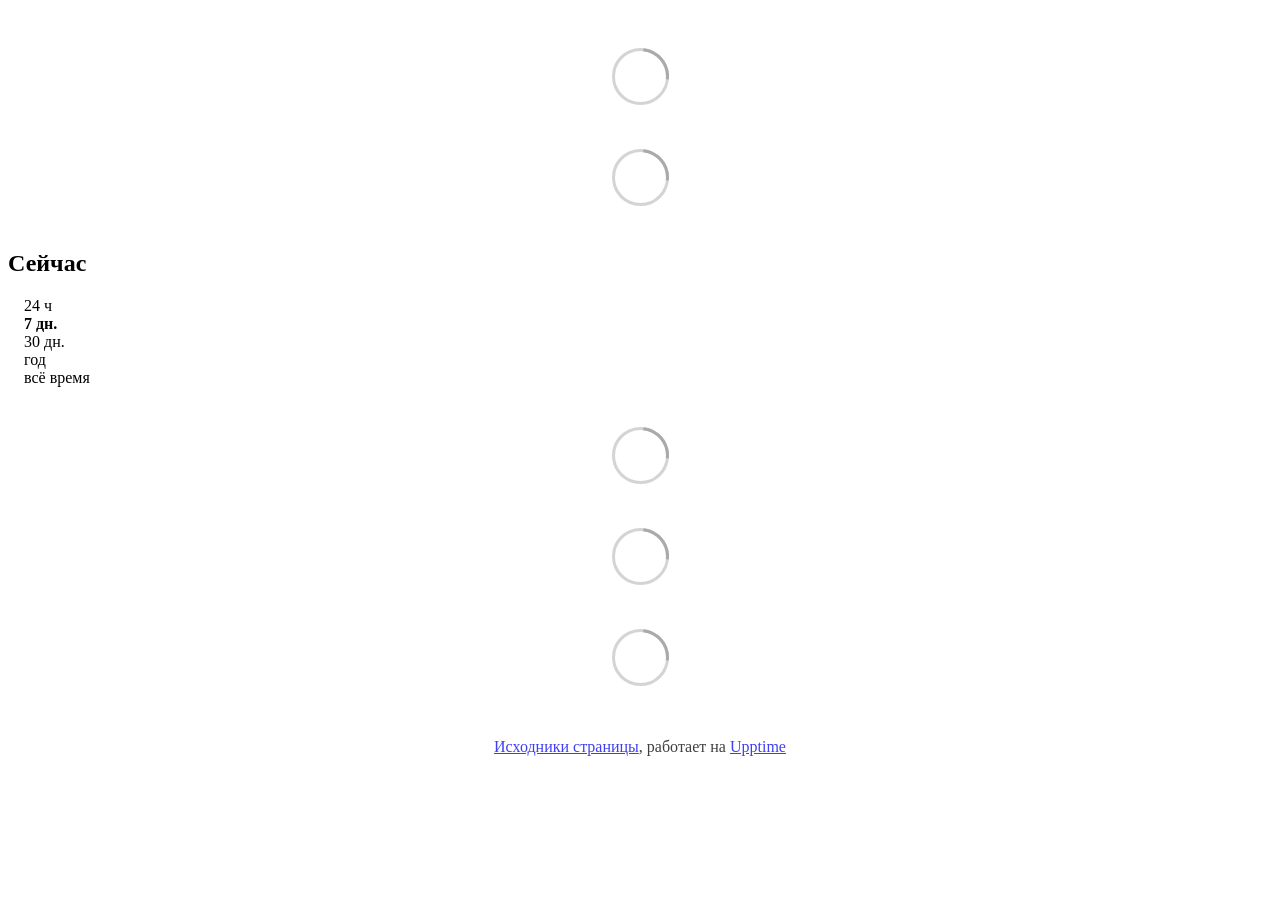
==== index.html @ 83a09e70 "deploy: dcfb1aee3c0b7f27e329a8e242f7cf5dd9e1c88f" ====
<!DOCTYPE html> <html lang=en> <head> <meta charset=utf-8> <meta content="width=device-width,initial-scale=1" name=viewport> <meta content=#333333 name=theme-color> <base href=/ > <link href=manifest.json rel=manifest crossorigin=use-credentials> <script>__SAPPER__={baseUrl:"",preloaded:[void 0,{}]};if('serviceWorker' in navigator)navigator.serviceWorker.register('/service-worker.js');(function(){try{eval("async function x(){}");var main="/client/client.fe5a05fb.js"}catch(e){main="/client/legacy/client.745e38b4.js"};var s=document.createElement("script");try{new Function("if(0)import('')")();s.src=main;s.type="module";s.crossOrigin="use-credentials";}catch(e){s.src="/client/shimport@2.0.5.js";s.setAttribute("data-main",main);}document.head.appendChild(s);}());</script> <link href=client/client-31a52aa5.css rel=stylesheet><link href=client/createOctokit-a85f76c7.css rel=stylesheet><link href=client/index-b0b6455a.css rel=stylesheet> <title>NodeMP</title> <script>// If `prefers-color-scheme` is not supported, fall back to light mode.
      // In this case, light.css will be downloaded with `highest` priority.
      if (typeof window !== "undefined" && typeof document !== "undefined" && "matchMedia" in window && window.matchMedia('(prefers-color-scheme: dark)').media === 'not all') {
        document.documentElement.style.display = 'none';
        document.head.insertAdjacentHTML(
          'beforeend',
          '<link rel="stylesheet" href={`${config.path}/themes/light.css`} onload="document.documentElement.style.display = \'\'">',
        );
      } </script> <link href=https://status.nodemp.com/themes/light.css rel=stylesheet media=(prefers-color-scheme:light)> <link href=https://status.nodemp.com/themes/dark.css rel=stylesheet media=(prefers-color-scheme:dark)><link href=https://status.nodemp.com/global.css rel=stylesheet><link href=https://raw.githubusercontent.com/upptime/upptime/master/assets/upptime-icon.svg rel=icon type=image/svg><link href=/logo-192.png rel=icon type=image/png> <link href=/client/client.fe5a05fb.js rel=modulepreload as=script crossorigin=use-credentials><link href=/client/client-31a52aa5.css rel=preload as=style><link href=/client/index.f3e99c1d.js rel=modulepreload as=script crossorigin=use-credentials><link href=/client/createOctokit.8fb6854e.js rel=modulepreload as=script crossorigin=use-credentials><link href=/client/inject_styles.803b7e80.js rel=modulepreload as=script crossorigin=use-credentials><link href=/client/createOctokit-a85f76c7.css rel=preload as=style><link href=/client/index-b0b6455a.css rel=preload as=style></head> <body> <div id=sapper> <nav class=svelte-a08hsz><div class="svelte-a08hsz container"> <ul class=svelte-a08hsz> </ul></div> </nav> <main class=container> <header class=svelte-ngkazm> </header> <section class=svelte-8lnl4f><div class="svelte-68jxue loading"><svg class=svelte-68jxue height=38 stroke=#aaa width=38 xmlns=http://www.w3.org/2000/svg><g fill=none fill-rule=evenodd><g stroke-width=2 transform="translate(1 1)"><circle cx=18 cy=18 r=18 stroke-opacity=.5></circle><path d="M36 18c0-9.94-8.06-18-18-18"><animateTransform attributeName=transform dur=1s from="0 18 18" repeatCount=indefinite to="360 18 18" type=rotate></animateTransform></path></g></g></svg></div> </section> <section class=svelte-8lnl4f><div class="svelte-68jxue loading"><svg class=svelte-68jxue height=38 stroke=#aaa width=38 xmlns=http://www.w3.org/2000/svg><g fill=none fill-rule=evenodd><g stroke-width=2 transform="translate(1 1)"><circle cx=18 cy=18 r=18 stroke-opacity=.5></circle><path d="M36 18c0-9.94-8.06-18-18-18"><animateTransform attributeName=transform dur=1s from="0 18 18" repeatCount=indefinite to="360 18 18" type=rotate></animateTransform></path></g></g></svg></div> </section> <div class="svelte-fqsq6s f changed"><h2>Сейчас</h2> <form class="svelte-fqsq6s f r"><div><input class=svelte-fqsq6s id=data_day name=d type=radio value=day><label class=svelte-fqsq6s for=data_day>24 ч</label></div> <div><input class=svelte-fqsq6s id=data_week name=d type=radio value=week checked><label class=svelte-fqsq6s for=data_week>7 дн.</label></div> <div><input class=svelte-fqsq6s id=data_month name=d type=radio value=month><label class=svelte-fqsq6s for=data_month>30 дн.</label></div> <div><input class=svelte-fqsq6s id=data_year name=d type=radio value=year><label class=svelte-fqsq6s for=data_year>год</label></div> <div><input class=svelte-fqsq6s id=data_all name=d type=radio value=all><label class=svelte-fqsq6s for=data_all>всё время</label></div></form></div> <section class="svelte-fqsq6s live-status"><div class="svelte-68jxue loading"><svg class=svelte-68jxue height=38 stroke=#aaa width=38 xmlns=http://www.w3.org/2000/svg><g fill=none fill-rule=evenodd><g stroke-width=2 transform="translate(1 1)"><circle cx=18 cy=18 r=18 stroke-opacity=.5></circle><path d="M36 18c0-9.94-8.06-18-18-18"><animateTransform attributeName=transform dur=1s from="0 18 18" repeatCount=indefinite to="360 18 18" type=rotate></animateTransform></path></g></g></svg></div> </section> <section><div class="svelte-68jxue loading"><svg class=svelte-68jxue height=38 stroke=#aaa width=38 xmlns=http://www.w3.org/2000/svg><g fill=none fill-rule=evenodd><g stroke-width=2 transform="translate(1 1)"><circle cx=18 cy=18 r=18 stroke-opacity=.5></circle><path d="M36 18c0-9.94-8.06-18-18-18"><animateTransform attributeName=transform dur=1s from="0 18 18" repeatCount=indefinite to="360 18 18" type=rotate></animateTransform></path></g></g></svg></div> </section> <section><div class="svelte-68jxue loading"><svg class=svelte-68jxue height=38 stroke=#aaa width=38 xmlns=http://www.w3.org/2000/svg><g fill=none fill-rule=evenodd><g stroke-width=2 transform="translate(1 1)"><circle cx=18 cy=18 r=18 stroke-opacity=.5></circle><path d="M36 18c0-9.94-8.06-18-18-18"><animateTransform attributeName=transform dur=1s from="0 18 18" repeatCount=indefinite to="360 18 18" type=rotate></animateTransform></path></g></g></svg></div></section></main> <footer class=svelte-jbr799><p><a href=https://github.com/NodeMP-BeamNG/status>Исходники страницы</a>, работает на <a href=https://upptime.js.org>Upptime</a></p> </footer></div> <script> try {
        if (typeof window !== "undefined" && window.navigator && navigator.serviceWorker) {
          navigator.serviceWorker.getRegistrations().then(function (registrations) {
            for (let registration of registrations) {
              registration.unregister();
            }
          });
        }
        if (typeof window !== "undefined" && "caches" in window) {
          caches.keys().then(function (keyList) {
            return Promise.all(
              keyList.map(function (key) {
                return caches.delete(key);
              })
            );
          });
        }
      } catch (error) {} </script>
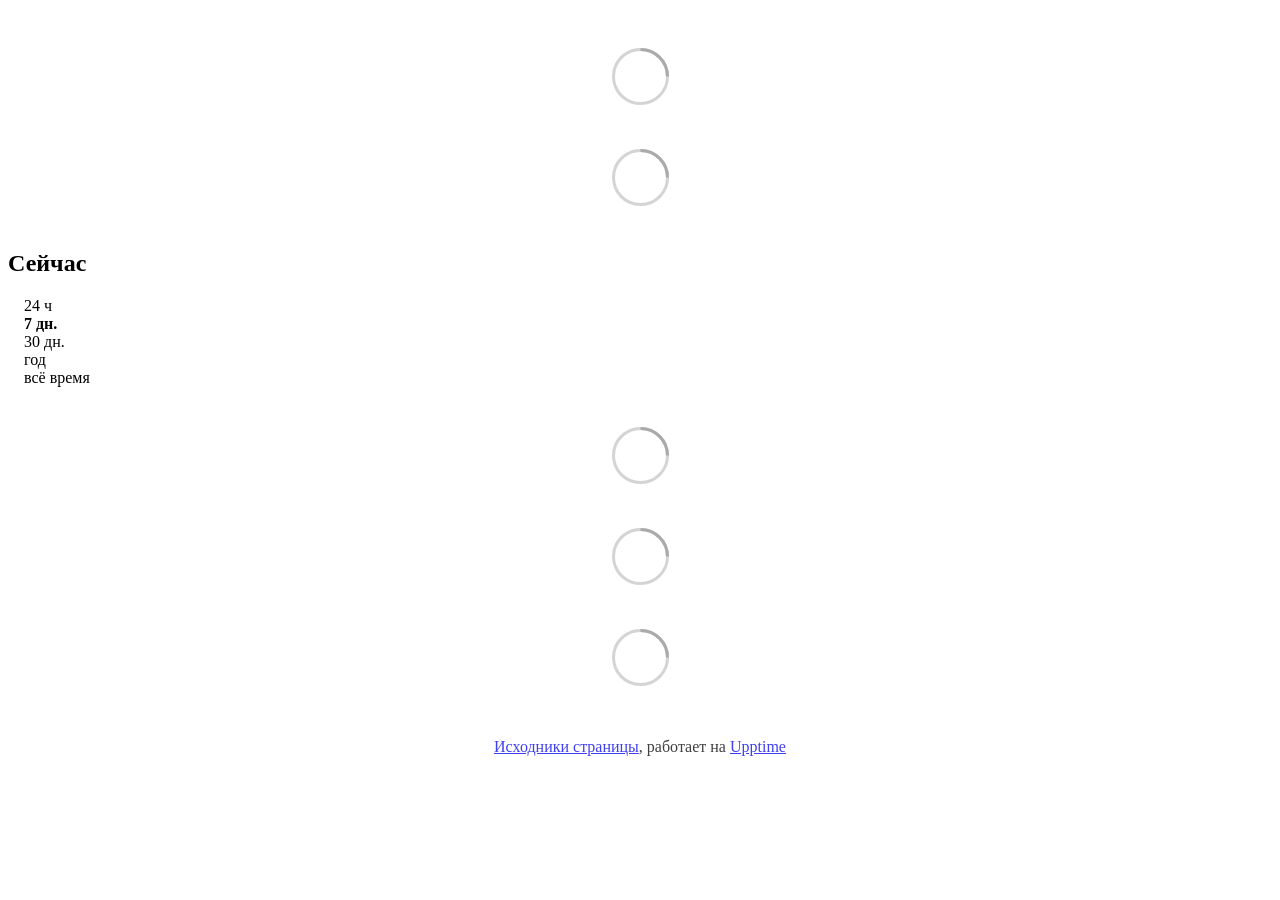
==== commit 53e32eb8: "deploy: 4adcebc6bd395341126f6fd770975b8c53b78032" ====
--- a/index.html
+++ b/index.html
@@ -1,4 +1,4 @@
-<!DOCTYPE html> <html lang=en> <head> <meta charset=utf-8> <meta content="width=device-width,initial-scale=1" name=viewport> <meta content=#333333 name=theme-color> <base href=/ > <link href=manifest.json rel=manifest crossorigin=use-credentials> <script>__SAPPER__={baseUrl:"",preloaded:[void 0,{}]};if('serviceWorker' in navigator)navigator.serviceWorker.register('/service-worker.js');(function(){try{eval("async function x(){}");var main="/client/client.fe5a05fb.js"}catch(e){main="/client/legacy/client.745e38b4.js"};var s=document.createElement("script");try{new Function("if(0)import('')")();s.src=main;s.type="module";s.crossOrigin="use-credentials";}catch(e){s.src="/client/shimport@2.0.5.js";s.setAttribute("data-main",main);}document.head.appendChild(s);}());</script> <link href=client/client-31a52aa5.css rel=stylesheet><link href=client/createOctokit-a85f76c7.css rel=stylesheet><link href=client/index-b0b6455a.css rel=stylesheet> <title>NodeMP</title> <script>// If `prefers-color-scheme` is not supported, fall back to light mode.
+<!DOCTYPE html> <html lang=en> <head> <meta charset=utf-8> <meta content="width=device-width,initial-scale=1" name=viewport> <meta content=#333333 name=theme-color> <base href=/ > <link href=manifest.json rel=manifest crossorigin=use-credentials> <script>__SAPPER__={baseUrl:"",preloaded:[void 0,{}]};if('serviceWorker' in navigator)navigator.serviceWorker.register('/service-worker.js');(function(){try{eval("async function x(){}");var main="/client/client.5b59f37f.js"}catch(e){main="/client/legacy/client.8523eef6.js"};var s=document.createElement("script");try{new Function("if(0)import('')")();s.src=main;s.type="module";s.crossOrigin="use-credentials";}catch(e){s.src="/client/shimport@2.0.5.js";s.setAttribute("data-main",main);}document.head.appendChild(s);}());</script> <link href=client/client-31a52aa5.css rel=stylesheet><link href=client/createOctokit-a85f76c7.css rel=stylesheet><link href=client/index-b0b6455a.css rel=stylesheet> <title>NodeMP</title> <script>// If `prefers-color-scheme` is not supported, fall back to light mode.
       // In this case, light.css will be downloaded with `highest` priority.
       if (typeof window !== "undefined" && typeof document !== "undefined" && "matchMedia" in window && window.matchMedia('(prefers-color-scheme: dark)').media === 'not all') {
         document.documentElement.style.display = 'none';
@@ -6,7 +6,7 @@
           'beforeend',
           '<link rel="stylesheet" href={`${config.path}/themes/light.css`} onload="document.documentElement.style.display = \'\'">',
         );
-      } </script> <link href=https://status.nodemp.com/themes/light.css rel=stylesheet media=(prefers-color-scheme:light)> <link href=https://status.nodemp.com/themes/dark.css rel=stylesheet media=(prefers-color-scheme:dark)><link href=https://status.nodemp.com/global.css rel=stylesheet><link href=https://raw.githubusercontent.com/upptime/upptime/master/assets/upptime-icon.svg rel=icon type=image/svg><link href=/logo-192.png rel=icon type=image/png> <link href=/client/client.fe5a05fb.js rel=modulepreload as=script crossorigin=use-credentials><link href=/client/client-31a52aa5.css rel=preload as=style><link href=/client/index.f3e99c1d.js rel=modulepreload as=script crossorigin=use-credentials><link href=/client/createOctokit.8fb6854e.js rel=modulepreload as=script crossorigin=use-credentials><link href=/client/inject_styles.803b7e80.js rel=modulepreload as=script crossorigin=use-credentials><link href=/client/createOctokit-a85f76c7.css rel=preload as=style><link href=/client/index-b0b6455a.css rel=preload as=style></head> <body> <div id=sapper> <nav class=svelte-a08hsz><div class="svelte-a08hsz container"> <ul class=svelte-a08hsz> </ul></div> </nav> <main class=container> <header class=svelte-ngkazm> </header> <section class=svelte-8lnl4f><div class="svelte-68jxue loading"><svg class=svelte-68jxue height=38 stroke=#aaa width=38 xmlns=http://www.w3.org/2000/svg><g fill=none fill-rule=evenodd><g stroke-width=2 transform="translate(1 1)"><circle cx=18 cy=18 r=18 stroke-opacity=.5></circle><path d="M36 18c0-9.94-8.06-18-18-18"><animateTransform attributeName=transform dur=1s from="0 18 18" repeatCount=indefinite to="360 18 18" type=rotate></animateTransform></path></g></g></svg></div> </section> <section class=svelte-8lnl4f><div class="svelte-68jxue loading"><svg class=svelte-68jxue height=38 stroke=#aaa width=38 xmlns=http://www.w3.org/2000/svg><g fill=none fill-rule=evenodd><g stroke-width=2 transform="translate(1 1)"><circle cx=18 cy=18 r=18 stroke-opacity=.5></circle><path d="M36 18c0-9.94-8.06-18-18-18"><animateTransform attributeName=transform dur=1s from="0 18 18" repeatCount=indefinite to="360 18 18" type=rotate></animateTransform></path></g></g></svg></div> </section> <div class="svelte-fqsq6s f changed"><h2>Сейчас</h2> <form class="svelte-fqsq6s f r"><div><input class=svelte-fqsq6s id=data_day name=d type=radio value=day><label class=svelte-fqsq6s for=data_day>24 ч</label></div> <div><input class=svelte-fqsq6s id=data_week name=d type=radio value=week checked><label class=svelte-fqsq6s for=data_week>7 дн.</label></div> <div><input class=svelte-fqsq6s id=data_month name=d type=radio value=month><label class=svelte-fqsq6s for=data_month>30 дн.</label></div> <div><input class=svelte-fqsq6s id=data_year name=d type=radio value=year><label class=svelte-fqsq6s for=data_year>год</label></div> <div><input class=svelte-fqsq6s id=data_all name=d type=radio value=all><label class=svelte-fqsq6s for=data_all>всё время</label></div></form></div> <section class="svelte-fqsq6s live-status"><div class="svelte-68jxue loading"><svg class=svelte-68jxue height=38 stroke=#aaa width=38 xmlns=http://www.w3.org/2000/svg><g fill=none fill-rule=evenodd><g stroke-width=2 transform="translate(1 1)"><circle cx=18 cy=18 r=18 stroke-opacity=.5></circle><path d="M36 18c0-9.94-8.06-18-18-18"><animateTransform attributeName=transform dur=1s from="0 18 18" repeatCount=indefinite to="360 18 18" type=rotate></animateTransform></path></g></g></svg></div> </section> <section><div class="svelte-68jxue loading"><svg class=svelte-68jxue height=38 stroke=#aaa width=38 xmlns=http://www.w3.org/2000/svg><g fill=none fill-rule=evenodd><g stroke-width=2 transform="translate(1 1)"><circle cx=18 cy=18 r=18 stroke-opacity=.5></circle><path d="M36 18c0-9.94-8.06-18-18-18"><animateTransform attributeName=transform dur=1s from="0 18 18" repeatCount=indefinite to="360 18 18" type=rotate></animateTransform></path></g></g></svg></div> </section> <section><div class="svelte-68jxue loading"><svg class=svelte-68jxue height=38 stroke=#aaa width=38 xmlns=http://www.w3.org/2000/svg><g fill=none fill-rule=evenodd><g stroke-width=2 transform="translate(1 1)"><circle cx=18 cy=18 r=18 stroke-opacity=.5></circle><path d="M36 18c0-9.94-8.06-18-18-18"><animateTransform attributeName=transform dur=1s from="0 18 18" repeatCount=indefinite to="360 18 18" type=rotate></animateTransform></path></g></g></svg></div></section></main> <footer class=svelte-jbr799><p><a href=https://github.com/NodeMP-BeamNG/status>Исходники страницы</a>, работает на <a href=https://upptime.js.org>Upptime</a></p> </footer></div> <script> try {
+      } </script> <link href=https://status.nodemp.com/themes/light.css rel=stylesheet media=(prefers-color-scheme:light)> <link href=https://status.nodemp.com/themes/dark.css rel=stylesheet media=(prefers-color-scheme:dark)><link href=https://status.nodemp.com/global.css rel=stylesheet><link href=https://raw.githubusercontent.com/upptime/upptime/master/assets/upptime-icon.svg rel=icon type=image/svg><link href=/logo-192.png rel=icon type=image/png> <link href=/client/client.5b59f37f.js rel=modulepreload as=script crossorigin=use-credentials><link href=/client/client-31a52aa5.css rel=preload as=style><link href=/client/index.391dd9b1.js rel=modulepreload as=script crossorigin=use-credentials><link href=/client/createOctokit.29687ba2.js rel=modulepreload as=script crossorigin=use-credentials><link href=/client/inject_styles.803b7e80.js rel=modulepreload as=script crossorigin=use-credentials><link href=/client/createOctokit-a85f76c7.css rel=preload as=style><link href=/client/index-b0b6455a.css rel=preload as=style></head> <body> <div id=sapper> <nav class=svelte-a08hsz><div class="svelte-a08hsz container"> <ul class=svelte-a08hsz> </ul></div> </nav> <main class=container> <header class=svelte-ngkazm> </header> <section class=svelte-8lnl4f><div class="svelte-68jxue loading"><svg class=svelte-68jxue height=38 stroke=#aaa width=38 xmlns=http://www.w3.org/2000/svg><g fill=none fill-rule=evenodd><g stroke-width=2 transform="translate(1 1)"><circle cx=18 cy=18 r=18 stroke-opacity=.5></circle><path d="M36 18c0-9.94-8.06-18-18-18"><animateTransform attributeName=transform dur=1s from="0 18 18" repeatCount=indefinite to="360 18 18" type=rotate></animateTransform></path></g></g></svg></div> </section> <section class=svelte-8lnl4f><div class="svelte-68jxue loading"><svg class=svelte-68jxue height=38 stroke=#aaa width=38 xmlns=http://www.w3.org/2000/svg><g fill=none fill-rule=evenodd><g stroke-width=2 transform="translate(1 1)"><circle cx=18 cy=18 r=18 stroke-opacity=.5></circle><path d="M36 18c0-9.94-8.06-18-18-18"><animateTransform attributeName=transform dur=1s from="0 18 18" repeatCount=indefinite to="360 18 18" type=rotate></animateTransform></path></g></g></svg></div> </section> <div class="svelte-fqsq6s f changed"><h2>Сейчас</h2> <form class="svelte-fqsq6s f r"><div><input class=svelte-fqsq6s id=data_day name=d type=radio value=day><label class=svelte-fqsq6s for=data_day>24 ч</label></div> <div><input class=svelte-fqsq6s id=data_week name=d type=radio value=week checked><label class=svelte-fqsq6s for=data_week>7 дн.</label></div> <div><input class=svelte-fqsq6s id=data_month name=d type=radio value=month><label class=svelte-fqsq6s for=data_month>30 дн.</label></div> <div><input class=svelte-fqsq6s id=data_year name=d type=radio value=year><label class=svelte-fqsq6s for=data_year>год</label></div> <div><input class=svelte-fqsq6s id=data_all name=d type=radio value=all><label class=svelte-fqsq6s for=data_all>всё время</label></div></form></div> <section class="svelte-fqsq6s live-status"><div class="svelte-68jxue loading"><svg class=svelte-68jxue height=38 stroke=#aaa width=38 xmlns=http://www.w3.org/2000/svg><g fill=none fill-rule=evenodd><g stroke-width=2 transform="translate(1 1)"><circle cx=18 cy=18 r=18 stroke-opacity=.5></circle><path d="M36 18c0-9.94-8.06-18-18-18"><animateTransform attributeName=transform dur=1s from="0 18 18" repeatCount=indefinite to="360 18 18" type=rotate></animateTransform></path></g></g></svg></div> </section> <section><div class="svelte-68jxue loading"><svg class=svelte-68jxue height=38 stroke=#aaa width=38 xmlns=http://www.w3.org/2000/svg><g fill=none fill-rule=evenodd><g stroke-width=2 transform="translate(1 1)"><circle cx=18 cy=18 r=18 stroke-opacity=.5></circle><path d="M36 18c0-9.94-8.06-18-18-18"><animateTransform attributeName=transform dur=1s from="0 18 18" repeatCount=indefinite to="360 18 18" type=rotate></animateTransform></path></g></g></svg></div> </section> <section><div class="svelte-68jxue loading"><svg class=svelte-68jxue height=38 stroke=#aaa width=38 xmlns=http://www.w3.org/2000/svg><g fill=none fill-rule=evenodd><g stroke-width=2 transform="translate(1 1)"><circle cx=18 cy=18 r=18 stroke-opacity=.5></circle><path d="M36 18c0-9.94-8.06-18-18-18"><animateTransform attributeName=transform dur=1s from="0 18 18" repeatCount=indefinite to="360 18 18" type=rotate></animateTransform></path></g></g></svg></div></section></main> <footer class=svelte-jbr799><p><a href=https://github.com/NodeMP-BeamNG/status>Исходники страницы</a>, работает на <a href=https://upptime.js.org>Upptime</a></p> </footer></div> <script> try {
         if (typeof window !== "undefined" && window.navigator && navigator.serviceWorker) {
           navigator.serviceWorker.getRegistrations().then(function (registrations) {
             for (let registration of registrations) {
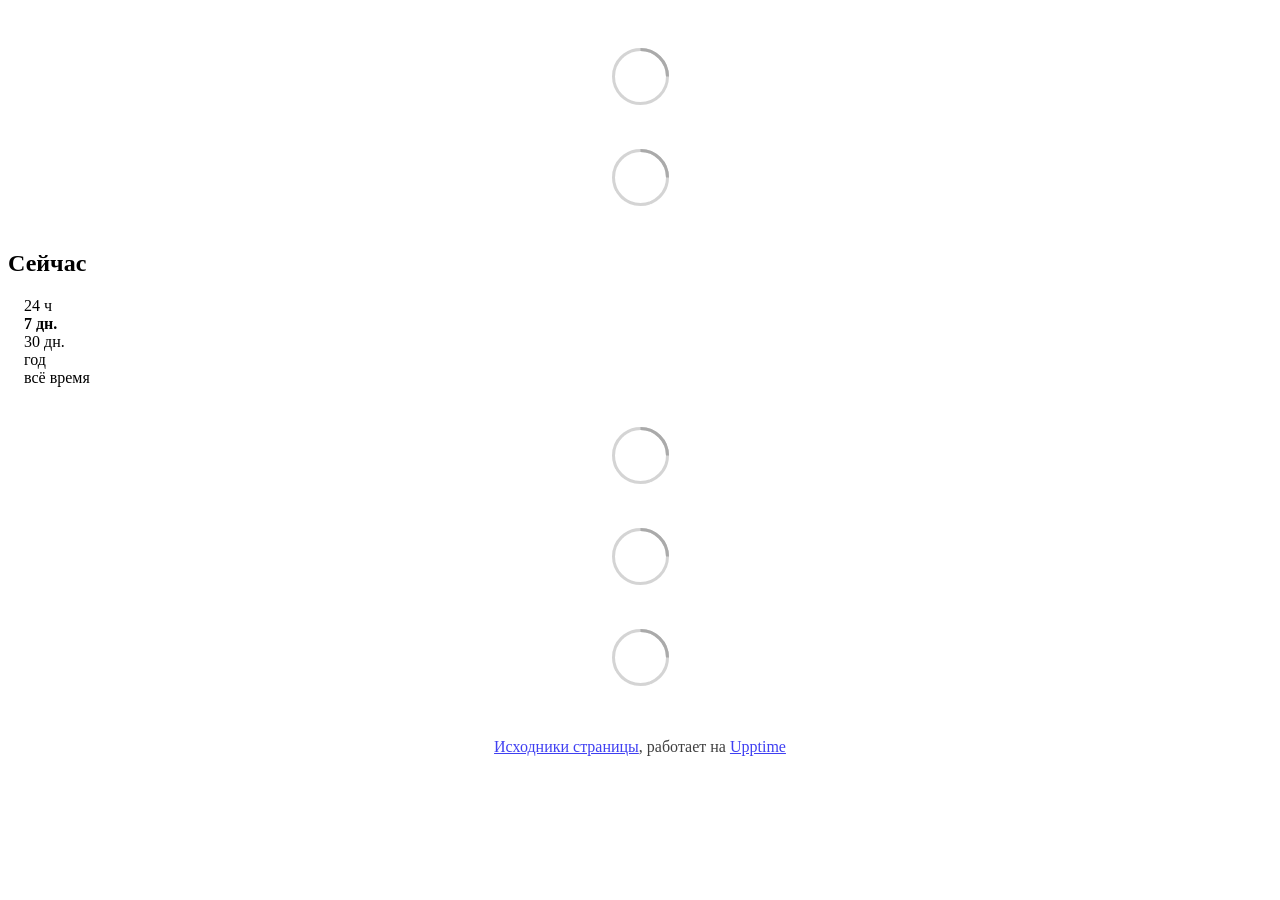
==== commit bb10cba0: "deploy: 3d5f9191ea228f0726f8f38662e3a49f59329544" ====
--- a/index.html
+++ b/index.html
@@ -1,4 +1,4 @@
-<!DOCTYPE html> <html lang=en> <head> <meta charset=utf-8> <meta content="width=device-width,initial-scale=1" name=viewport> <meta content=#333333 name=theme-color> <base href=/ > <link href=manifest.json rel=manifest crossorigin=use-credentials> <script>__SAPPER__={baseUrl:"",preloaded:[void 0,{}]};if('serviceWorker' in navigator)navigator.serviceWorker.register('/service-worker.js');(function(){try{eval("async function x(){}");var main="/client/client.5b59f37f.js"}catch(e){main="/client/legacy/client.8523eef6.js"};var s=document.createElement("script");try{new Function("if(0)import('')")();s.src=main;s.type="module";s.crossOrigin="use-credentials";}catch(e){s.src="/client/shimport@2.0.5.js";s.setAttribute("data-main",main);}document.head.appendChild(s);}());</script> <link href=client/client-31a52aa5.css rel=stylesheet><link href=client/createOctokit-a85f76c7.css rel=stylesheet><link href=client/index-b0b6455a.css rel=stylesheet> <title>NodeMP</title> <script>// If `prefers-color-scheme` is not supported, fall back to light mode.
+<!DOCTYPE html> <html lang=en> <head> <meta charset=utf-8> <meta content="width=device-width,initial-scale=1" name=viewport> <meta content=#333333 name=theme-color> <base href=/ > <link href=manifest.json rel=manifest crossorigin=use-credentials> <script>__SAPPER__={baseUrl:"",preloaded:[void 0,{}]};if('serviceWorker' in navigator)navigator.serviceWorker.register('/service-worker.js');(function(){try{eval("async function x(){}");var main="/client/client.20b06cbd.js"}catch(e){main="/client/legacy/client.a79d5ea3.js"};var s=document.createElement("script");try{new Function("if(0)import('')")();s.src=main;s.type="module";s.crossOrigin="use-credentials";}catch(e){s.src="/client/shimport@2.0.5.js";s.setAttribute("data-main",main);}document.head.appendChild(s);}());</script> <link href=client/client-31a52aa5.css rel=stylesheet><link href=client/createOctokit-a85f76c7.css rel=stylesheet><link href=client/index-b0b6455a.css rel=stylesheet> <title>NodeMP</title> <script>// If `prefers-color-scheme` is not supported, fall back to light mode.
       // In this case, light.css will be downloaded with `highest` priority.
       if (typeof window !== "undefined" && typeof document !== "undefined" && "matchMedia" in window && window.matchMedia('(prefers-color-scheme: dark)').media === 'not all') {
         document.documentElement.style.display = 'none';
@@ -6,7 +6,7 @@
           'beforeend',
           '<link rel="stylesheet" href={`${config.path}/themes/light.css`} onload="document.documentElement.style.display = \'\'">',
         );
-      } </script> <link href=https://status.nodemp.com/themes/light.css rel=stylesheet media=(prefers-color-scheme:light)> <link href=https://status.nodemp.com/themes/dark.css rel=stylesheet media=(prefers-color-scheme:dark)><link href=https://status.nodemp.com/global.css rel=stylesheet><link href=https://raw.githubusercontent.com/upptime/upptime/master/assets/upptime-icon.svg rel=icon type=image/svg><link href=/logo-192.png rel=icon type=image/png> <link href=/client/client.5b59f37f.js rel=modulepreload as=script crossorigin=use-credentials><link href=/client/client-31a52aa5.css rel=preload as=style><link href=/client/index.391dd9b1.js rel=modulepreload as=script crossorigin=use-credentials><link href=/client/createOctokit.29687ba2.js rel=modulepreload as=script crossorigin=use-credentials><link href=/client/inject_styles.803b7e80.js rel=modulepreload as=script crossorigin=use-credentials><link href=/client/createOctokit-a85f76c7.css rel=preload as=style><link href=/client/index-b0b6455a.css rel=preload as=style></head> <body> <div id=sapper> <nav class=svelte-a08hsz><div class="svelte-a08hsz container"> <ul class=svelte-a08hsz> </ul></div> </nav> <main class=container> <header class=svelte-ngkazm> </header> <section class=svelte-8lnl4f><div class="svelte-68jxue loading"><svg class=svelte-68jxue height=38 stroke=#aaa width=38 xmlns=http://www.w3.org/2000/svg><g fill=none fill-rule=evenodd><g stroke-width=2 transform="translate(1 1)"><circle cx=18 cy=18 r=18 stroke-opacity=.5></circle><path d="M36 18c0-9.94-8.06-18-18-18"><animateTransform attributeName=transform dur=1s from="0 18 18" repeatCount=indefinite to="360 18 18" type=rotate></animateTransform></path></g></g></svg></div> </section> <section class=svelte-8lnl4f><div class="svelte-68jxue loading"><svg class=svelte-68jxue height=38 stroke=#aaa width=38 xmlns=http://www.w3.org/2000/svg><g fill=none fill-rule=evenodd><g stroke-width=2 transform="translate(1 1)"><circle cx=18 cy=18 r=18 stroke-opacity=.5></circle><path d="M36 18c0-9.94-8.06-18-18-18"><animateTransform attributeName=transform dur=1s from="0 18 18" repeatCount=indefinite to="360 18 18" type=rotate></animateTransform></path></g></g></svg></div> </section> <div class="svelte-fqsq6s f changed"><h2>Сейчас</h2> <form class="svelte-fqsq6s f r"><div><input class=svelte-fqsq6s id=data_day name=d type=radio value=day><label class=svelte-fqsq6s for=data_day>24 ч</label></div> <div><input class=svelte-fqsq6s id=data_week name=d type=radio value=week checked><label class=svelte-fqsq6s for=data_week>7 дн.</label></div> <div><input class=svelte-fqsq6s id=data_month name=d type=radio value=month><label class=svelte-fqsq6s for=data_month>30 дн.</label></div> <div><input class=svelte-fqsq6s id=data_year name=d type=radio value=year><label class=svelte-fqsq6s for=data_year>год</label></div> <div><input class=svelte-fqsq6s id=data_all name=d type=radio value=all><label class=svelte-fqsq6s for=data_all>всё время</label></div></form></div> <section class="svelte-fqsq6s live-status"><div class="svelte-68jxue loading"><svg class=svelte-68jxue height=38 stroke=#aaa width=38 xmlns=http://www.w3.org/2000/svg><g fill=none fill-rule=evenodd><g stroke-width=2 transform="translate(1 1)"><circle cx=18 cy=18 r=18 stroke-opacity=.5></circle><path d="M36 18c0-9.94-8.06-18-18-18"><animateTransform attributeName=transform dur=1s from="0 18 18" repeatCount=indefinite to="360 18 18" type=rotate></animateTransform></path></g></g></svg></div> </section> <section><div class="svelte-68jxue loading"><svg class=svelte-68jxue height=38 stroke=#aaa width=38 xmlns=http://www.w3.org/2000/svg><g fill=none fill-rule=evenodd><g stroke-width=2 transform="translate(1 1)"><circle cx=18 cy=18 r=18 stroke-opacity=.5></circle><path d="M36 18c0-9.94-8.06-18-18-18"><animateTransform attributeName=transform dur=1s from="0 18 18" repeatCount=indefinite to="360 18 18" type=rotate></animateTransform></path></g></g></svg></div> </section> <section><div class="svelte-68jxue loading"><svg class=svelte-68jxue height=38 stroke=#aaa width=38 xmlns=http://www.w3.org/2000/svg><g fill=none fill-rule=evenodd><g stroke-width=2 transform="translate(1 1)"><circle cx=18 cy=18 r=18 stroke-opacity=.5></circle><path d="M36 18c0-9.94-8.06-18-18-18"><animateTransform attributeName=transform dur=1s from="0 18 18" repeatCount=indefinite to="360 18 18" type=rotate></animateTransform></path></g></g></svg></div></section></main> <footer class=svelte-jbr799><p><a href=https://github.com/NodeMP-BeamNG/status>Исходники страницы</a>, работает на <a href=https://upptime.js.org>Upptime</a></p> </footer></div> <script> try {
+      } </script> <link href=https://status.nodemp.com/themes/light.css rel=stylesheet media=(prefers-color-scheme:light)> <link href=https://status.nodemp.com/themes/dark.css rel=stylesheet media=(prefers-color-scheme:dark)><link href=https://status.nodemp.com/global.css rel=stylesheet><link href=https://raw.githubusercontent.com/upptime/upptime/master/assets/upptime-icon.svg rel=icon type=image/svg><link href=/logo-192.png rel=icon type=image/png> <link href=/client/client.20b06cbd.js rel=modulepreload as=script crossorigin=use-credentials><link href=/client/client-31a52aa5.css rel=preload as=style><link href=/client/index.23a63a71.js rel=modulepreload as=script crossorigin=use-credentials><link href=/client/createOctokit.0ac31160.js rel=modulepreload as=script crossorigin=use-credentials><link href=/client/inject_styles.803b7e80.js rel=modulepreload as=script crossorigin=use-credentials><link href=/client/createOctokit-a85f76c7.css rel=preload as=style><link href=/client/index-b0b6455a.css rel=preload as=style></head> <body> <div id=sapper> <nav class=svelte-a08hsz><div class="svelte-a08hsz container"> <ul class=svelte-a08hsz> </ul></div> </nav> <main class=container> <header class=svelte-ngkazm> </header> <section class=svelte-8lnl4f><div class="svelte-68jxue loading"><svg class=svelte-68jxue height=38 stroke=#aaa width=38 xmlns=http://www.w3.org/2000/svg><g fill=none fill-rule=evenodd><g stroke-width=2 transform="translate(1 1)"><circle cx=18 cy=18 r=18 stroke-opacity=.5></circle><path d="M36 18c0-9.94-8.06-18-18-18"><animateTransform attributeName=transform dur=1s from="0 18 18" repeatCount=indefinite to="360 18 18" type=rotate></animateTransform></path></g></g></svg></div> </section> <section class=svelte-8lnl4f><div class="svelte-68jxue loading"><svg class=svelte-68jxue height=38 stroke=#aaa width=38 xmlns=http://www.w3.org/2000/svg><g fill=none fill-rule=evenodd><g stroke-width=2 transform="translate(1 1)"><circle cx=18 cy=18 r=18 stroke-opacity=.5></circle><path d="M36 18c0-9.94-8.06-18-18-18"><animateTransform attributeName=transform dur=1s from="0 18 18" repeatCount=indefinite to="360 18 18" type=rotate></animateTransform></path></g></g></svg></div> </section> <div class="svelte-fqsq6s f changed"><h2>Сейчас</h2> <form class="svelte-fqsq6s f r"><div><input class=svelte-fqsq6s id=data_day name=d type=radio value=day><label class=svelte-fqsq6s for=data_day>24 ч</label></div> <div><input class=svelte-fqsq6s id=data_week name=d type=radio value=week checked><label class=svelte-fqsq6s for=data_week>7 дн.</label></div> <div><input class=svelte-fqsq6s id=data_month name=d type=radio value=month><label class=svelte-fqsq6s for=data_month>30 дн.</label></div> <div><input class=svelte-fqsq6s id=data_year name=d type=radio value=year><label class=svelte-fqsq6s for=data_year>год</label></div> <div><input class=svelte-fqsq6s id=data_all name=d type=radio value=all><label class=svelte-fqsq6s for=data_all>всё время</label></div></form></div> <section class="svelte-fqsq6s live-status"><div class="svelte-68jxue loading"><svg class=svelte-68jxue height=38 stroke=#aaa width=38 xmlns=http://www.w3.org/2000/svg><g fill=none fill-rule=evenodd><g stroke-width=2 transform="translate(1 1)"><circle cx=18 cy=18 r=18 stroke-opacity=.5></circle><path d="M36 18c0-9.94-8.06-18-18-18"><animateTransform attributeName=transform dur=1s from="0 18 18" repeatCount=indefinite to="360 18 18" type=rotate></animateTransform></path></g></g></svg></div> </section> <section><div class="svelte-68jxue loading"><svg class=svelte-68jxue height=38 stroke=#aaa width=38 xmlns=http://www.w3.org/2000/svg><g fill=none fill-rule=evenodd><g stroke-width=2 transform="translate(1 1)"><circle cx=18 cy=18 r=18 stroke-opacity=.5></circle><path d="M36 18c0-9.94-8.06-18-18-18"><animateTransform attributeName=transform dur=1s from="0 18 18" repeatCount=indefinite to="360 18 18" type=rotate></animateTransform></path></g></g></svg></div> </section> <section><div class="svelte-68jxue loading"><svg class=svelte-68jxue height=38 stroke=#aaa width=38 xmlns=http://www.w3.org/2000/svg><g fill=none fill-rule=evenodd><g stroke-width=2 transform="translate(1 1)"><circle cx=18 cy=18 r=18 stroke-opacity=.5></circle><path d="M36 18c0-9.94-8.06-18-18-18"><animateTransform attributeName=transform dur=1s from="0 18 18" repeatCount=indefinite to="360 18 18" type=rotate></animateTransform></path></g></g></svg></div></section></main> <footer class=svelte-jbr799><p><a href=https://github.com/NodeMP-BeamNG/status>Исходники страницы</a>, работает на <a href=https://upptime.js.org>Upptime</a></p> </footer></div> <script> try {
         if (typeof window !== "undefined" && window.navigator && navigator.serviceWorker) {
           navigator.serviceWorker.getRegistrations().then(function (registrations) {
             for (let registration of registrations) {
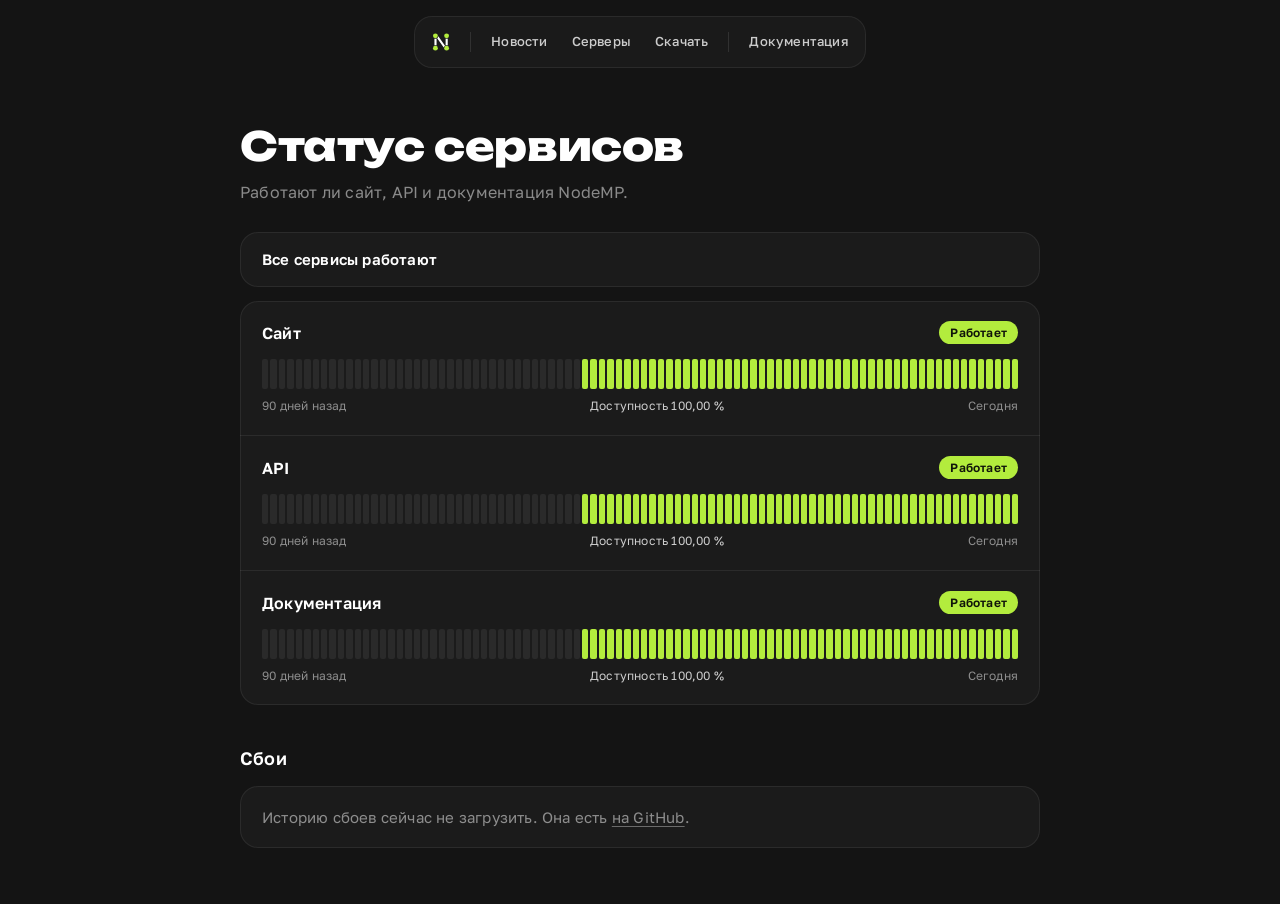
==== commit 9cb72d8d: "Status page: no footer" ====
--- a/index.html
+++ b/index.html
@@ -1,26 +1,47 @@
-<!DOCTYPE html> <html lang=en> <head> <meta charset=utf-8> <meta content="width=device-width,initial-scale=1" name=viewport> <meta content=#333333 name=theme-color> <base href=/ > <link href=manifest.json rel=manifest crossorigin=use-credentials> <script>__SAPPER__={baseUrl:"",preloaded:[void 0,{}]};if('serviceWorker' in navigator)navigator.serviceWorker.register('/service-worker.js');(function(){try{eval("async function x(){}");var main="/client/client.20b06cbd.js"}catch(e){main="/client/legacy/client.a79d5ea3.js"};var s=document.createElement("script");try{new Function("if(0)import('')")();s.src=main;s.type="module";s.crossOrigin="use-credentials";}catch(e){s.src="/client/shimport@2.0.5.js";s.setAttribute("data-main",main);}document.head.appendChild(s);}());</script> <link href=client/client-31a52aa5.css rel=stylesheet><link href=client/createOctokit-a85f76c7.css rel=stylesheet><link href=client/index-b0b6455a.css rel=stylesheet> <title>NodeMP</title> <script>// If `prefers-color-scheme` is not supported, fall back to light mode.
-      // In this case, light.css will be downloaded with `highest` priority.
-      if (typeof window !== "undefined" && typeof document !== "undefined" && "matchMedia" in window && window.matchMedia('(prefers-color-scheme: dark)').media === 'not all') {
-        document.documentElement.style.display = 'none';
-        document.head.insertAdjacentHTML(
-          'beforeend',
-          '<link rel="stylesheet" href={`${config.path}/themes/light.css`} onload="document.documentElement.style.display = \'\'">',
-        );
-      } </script> <link href=https://status.nodemp.com/themes/light.css rel=stylesheet media=(prefers-color-scheme:light)> <link href=https://status.nodemp.com/themes/dark.css rel=stylesheet media=(prefers-color-scheme:dark)><link href=https://status.nodemp.com/global.css rel=stylesheet><link href=https://raw.githubusercontent.com/upptime/upptime/master/assets/upptime-icon.svg rel=icon type=image/svg><link href=/logo-192.png rel=icon type=image/png> <link href=/client/client.20b06cbd.js rel=modulepreload as=script crossorigin=use-credentials><link href=/client/client-31a52aa5.css rel=preload as=style><link href=/client/index.23a63a71.js rel=modulepreload as=script crossorigin=use-credentials><link href=/client/createOctokit.0ac31160.js rel=modulepreload as=script crossorigin=use-credentials><link href=/client/inject_styles.803b7e80.js rel=modulepreload as=script crossorigin=use-credentials><link href=/client/createOctokit-a85f76c7.css rel=preload as=style><link href=/client/index-b0b6455a.css rel=preload as=style></head> <body> <div id=sapper> <nav class=svelte-a08hsz><div class="svelte-a08hsz container"> <ul class=svelte-a08hsz> </ul></div> </nav> <main class=container> <header class=svelte-ngkazm> </header> <section class=svelte-8lnl4f><div class="svelte-68jxue loading"><svg class=svelte-68jxue height=38 stroke=#aaa width=38 xmlns=http://www.w3.org/2000/svg><g fill=none fill-rule=evenodd><g stroke-width=2 transform="translate(1 1)"><circle cx=18 cy=18 r=18 stroke-opacity=.5></circle><path d="M36 18c0-9.94-8.06-18-18-18"><animateTransform attributeName=transform dur=1s from="0 18 18" repeatCount=indefinite to="360 18 18" type=rotate></animateTransform></path></g></g></svg></div> </section> <section class=svelte-8lnl4f><div class="svelte-68jxue loading"><svg class=svelte-68jxue height=38 stroke=#aaa width=38 xmlns=http://www.w3.org/2000/svg><g fill=none fill-rule=evenodd><g stroke-width=2 transform="translate(1 1)"><circle cx=18 cy=18 r=18 stroke-opacity=.5></circle><path d="M36 18c0-9.94-8.06-18-18-18"><animateTransform attributeName=transform dur=1s from="0 18 18" repeatCount=indefinite to="360 18 18" type=rotate></animateTransform></path></g></g></svg></div> </section> <div class="svelte-fqsq6s f changed"><h2>Сейчас</h2> <form class="svelte-fqsq6s f r"><div><input class=svelte-fqsq6s id=data_day name=d type=radio value=day><label class=svelte-fqsq6s for=data_day>24 ч</label></div> <div><input class=svelte-fqsq6s id=data_week name=d type=radio value=week checked><label class=svelte-fqsq6s for=data_week>7 дн.</label></div> <div><input class=svelte-fqsq6s id=data_month name=d type=radio value=month><label class=svelte-fqsq6s for=data_month>30 дн.</label></div> <div><input class=svelte-fqsq6s id=data_year name=d type=radio value=year><label class=svelte-fqsq6s for=data_year>год</label></div> <div><input class=svelte-fqsq6s id=data_all name=d type=radio value=all><label class=svelte-fqsq6s for=data_all>всё время</label></div></form></div> <section class="svelte-fqsq6s live-status"><div class="svelte-68jxue loading"><svg class=svelte-68jxue height=38 stroke=#aaa width=38 xmlns=http://www.w3.org/2000/svg><g fill=none fill-rule=evenodd><g stroke-width=2 transform="translate(1 1)"><circle cx=18 cy=18 r=18 stroke-opacity=.5></circle><path d="M36 18c0-9.94-8.06-18-18-18"><animateTransform attributeName=transform dur=1s from="0 18 18" repeatCount=indefinite to="360 18 18" type=rotate></animateTransform></path></g></g></svg></div> </section> <section><div class="svelte-68jxue loading"><svg class=svelte-68jxue height=38 stroke=#aaa width=38 xmlns=http://www.w3.org/2000/svg><g fill=none fill-rule=evenodd><g stroke-width=2 transform="translate(1 1)"><circle cx=18 cy=18 r=18 stroke-opacity=.5></circle><path d="M36 18c0-9.94-8.06-18-18-18"><animateTransform attributeName=transform dur=1s from="0 18 18" repeatCount=indefinite to="360 18 18" type=rotate></animateTransform></path></g></g></svg></div> </section> <section><div class="svelte-68jxue loading"><svg class=svelte-68jxue height=38 stroke=#aaa width=38 xmlns=http://www.w3.org/2000/svg><g fill=none fill-rule=evenodd><g stroke-width=2 transform="translate(1 1)"><circle cx=18 cy=18 r=18 stroke-opacity=.5></circle><path d="M36 18c0-9.94-8.06-18-18-18"><animateTransform attributeName=transform dur=1s from="0 18 18" repeatCount=indefinite to="360 18 18" type=rotate></animateTransform></path></g></g></svg></div></section></main> <footer class=svelte-jbr799><p><a href=https://github.com/NodeMP-BeamNG/status>Исходники страницы</a>, работает на <a href=https://upptime.js.org>Upptime</a></p> </footer></div> <script> try {
-        if (typeof window !== "undefined" && window.navigator && navigator.serviceWorker) {
-          navigator.serviceWorker.getRegistrations().then(function (registrations) {
-            for (let registration of registrations) {
-              registration.unregister();
-            }
-          });
-        }
-        if (typeof window !== "undefined" && "caches" in window) {
-          caches.keys().then(function (keyList) {
-            return Promise.all(
-              keyList.map(function (key) {
-                return caches.delete(key);
-              })
-            );
-          });
-        }
-      } catch (error) {} </script> +<!doctype html>
+<html lang="ru">
+<head>
+  <meta charset="utf-8">
+  <meta name="viewport" content="width=device-width, initial-scale=1">
+  <meta name="color-scheme" content="dark">
+  <meta name="description" content="Работают ли сайт, API и документация NodeMP.">
+  <title>Статус сервисов · NodeMP</title>
+  <link rel="icon" href="/favicon.ico" sizes="any">
+  <link rel="icon" href="/web/mark.svg" type="image/svg+xml">
+  <link rel="preload" href="/web/fonts/golos-text-cyrillic.woff2" as="font" type="font/woff2" crossorigin>
+  <link rel="preload" href="/web/fonts/unbounded-800-cyrillic.woff2" as="font" type="font/woff2" crossorigin>
+  <link rel="stylesheet" href="/web/status.css">
+  <script src="/web/status.js" defer></script>
+</head>
+<body>
+  <header class="top">
+    <nav class="site-bar" aria-label="NodeMP">
+      <a class="bar-logo" href="https://nodemp.com/ru" aria-label="nodemp.com"><img src="/web/mark.svg" width="22" height="22" alt=""></a>
+      <span class="bar-div" aria-hidden="true"></span>
+      <a class="wide" href="https://nodemp.com/ru/news">Новости</a>
+      <a href="https://nodemp.com/ru/servers">Серверы</a>
+      <a class="wide" href="https://nodemp.com/ru/download">Скачать</a>
+      <span class="bar-div" aria-hidden="true"></span>
+      <a href="https://docs.nodemp.com/ru/">Документация</a>
+    </nav>
+  </header>
+
+  <main class="wrap">
+    <h1>Статус сервисов</h1>
+    <p class="lede">Работают ли сайт, API и документация NodeMP.</p>
+
+    <p class="summary" id="summary" aria-live="polite">Загрузка…</p>
+
+    <section aria-label="Сервисы">
+      <ul class="card services" id="services"></ul>
+    </section>
+
+    <section aria-labelledby="incidents-title">
+      <h2 id="incidents-title">Сбои</h2>
+      <div class="card incidents" id="incidents"><p class="muted">Загрузка…</p></div>
+    </section>
+
+    <noscript><p class="muted">Странице нужен JavaScript. Данные проверок лежат в репозитории <a href="https://github.com/NodeMP-BeamNG/status">NodeMP-BeamNG/status</a>.</p></noscript>
+  </main>
+</body>
+</html>
--- a/web/status.css
+++ b/web/status.css
@@ -0,0 +1,105 @@
+/* The status page in the site's look: its surfaces, hairlines, lime for working, its two faces. */
+@font-face { font-family: "Golos Text"; font-weight: 400 600; font-display: swap;
+  src: url(/web/fonts/golos-text-cyrillic.woff2) format("woff2");
+  unicode-range: U+0301, U+0400-045F, U+0490-0491, U+04B0-04B1, U+2116; }
+@font-face { font-family: "Golos Text"; font-weight: 400 600; font-display: swap;
+  src: url(/web/fonts/golos-text-latin.woff2) format("woff2");
+  unicode-range: U+0000-00FF, U+0131, U+0152-0153, U+02BB-02BC, U+02C6, U+02DA, U+02DC, U+0304, U+0308, U+0329, U+2000-206F, U+20AC, U+2122, U+2191, U+2193, U+2212, U+2215, U+FEFF, U+FFFD; }
+@font-face { font-family: "Unbounded"; font-weight: 800; font-display: swap;
+  src: url(/web/fonts/unbounded-800-cyrillic.woff2) format("woff2");
+  unicode-range: U+0301, U+0400-045F, U+0490-0491, U+04B0-04B1, U+2116; }
+@font-face { font-family: "Unbounded"; font-weight: 800; font-display: swap;
+  src: url(/web/fonts/unbounded-800-latin.woff2) format("woff2");
+  unicode-range: U+0000-00FF, U+0131, U+0152-0153, U+02BB-02BC, U+02C6, U+02DA, U+02DC, U+0304, U+0308, U+0329, U+2000-206F, U+20AC, U+2122, U+2191, U+2193, U+2212, U+2215, U+FEFF, U+FFFD; }
+
+:root {
+  --surface: #141414;
+  --card: #1b1b1b;
+  --fg: #ffffff;
+  --fg-soft: rgb(255 255 255 / 0.78);
+  --fg-muted: rgb(255 255 255 / 0.5);
+  --hairline: rgb(255 255 255 / 0.07);
+  --empty: #2a2a2a;
+  --up: #b3ec3d;
+  --slow: #f5c14b;
+  --down: #ff6366;
+  --ink: #10140a;
+  --radius: 18px;
+  color-scheme: dark;
+}
+
+* { box-sizing: border-box; }
+html { background: var(--surface); -webkit-text-size-adjust: 100%; }
+body {
+  margin: 0;
+  min-height: 100vh;
+  display: flex;
+  flex-direction: column;
+  background: var(--surface);
+  color: var(--fg);
+  font: 400 15px/1.5 "Golos Text", system-ui, sans-serif;
+  letter-spacing: 0.2px;
+  -webkit-font-smoothing: antialiased;
+}
+a { color: inherit; text-underline-offset: 0.2em; text-decoration-thickness: 1px; text-decoration-color: rgb(255 255 255 / 0.35); }
+a:hover { text-decoration-color: var(--fg); }
+:focus-visible { outline: 2px solid rgb(255 255 255 / 0.55); outline-offset: 2px; }
+
+.wrap { width: 100%; max-width: 840px; margin-inline: auto; padding-inline: 20px; }
+
+/* The site's bar: a floating pill, the mark, then its sections. */
+.top { padding: 16px 12px 0; }
+.site-bar { display: flex; align-items: center; gap: 4px; width: fit-content; max-width: 100%; height: 52px; margin: 0 auto; padding: 0 8px; border-radius: var(--radius); background: rgb(27 27 27 / 0.92); box-shadow: inset 0 0 0 1px var(--hairline); }
+.site-bar a { display: inline-flex; align-items: center; height: 36px; padding: 0 10px; border-radius: 13px; color: var(--fg-soft); font-size: 13px; font-weight: 500; text-decoration: none; white-space: nowrap; transition: background-color 0.2s, color 0.2s; }
+.site-bar a:hover { background: rgb(255 255 255 / 0.05); color: var(--fg); }
+.site-bar .bar-logo { padding: 0 8px; }
+.bar-div { width: 1px; height: 20px; margin: 0 6px; flex: none; background: rgb(255 255 255 / 0.1); }
+@media (max-width: 480px) {
+  .site-bar .wide { display: none; }
+}
+
+main { flex: 1; padding-top: 56px; padding-bottom: 56px; }
+h1 { margin: 0; font: 800 clamp(30px, 6vw, 40px)/1.1 "Unbounded", sans-serif; letter-spacing: -0.01em; text-wrap: balance; }
+.lede { margin: 12px 0 28px; color: var(--fg-muted); font-size: 16px; }
+h2 { margin: 40px 0 14px; font-size: 18px; font-weight: 600; }
+.muted { color: var(--fg-muted); margin: 0; }
+
+.card { margin: 0; padding: 0; list-style: none; border-radius: var(--radius); background: var(--card); box-shadow: inset 0 0 0 1px var(--hairline); }
+
+.summary { margin: 0 0 14px; padding: 16px 22px; border-radius: var(--radius); background: var(--card); box-shadow: inset 0 0 0 1px var(--hairline); font-weight: 600; }
+.summary.slow { color: var(--slow); }
+.summary.down { color: var(--down); }
+
+.services > li { padding: 20px 22px; }
+.services > li + li { border-top: 1px solid var(--hairline); }
+.row-head { display: flex; align-items: center; justify-content: space-between; gap: 16px; }
+.name { font-size: 16px; font-weight: 600; }
+.pill { flex: none; padding: 4px 11px; border-radius: 999px; font-size: 12px; font-weight: 600; line-height: 1.3; color: var(--ink); background: var(--fg-muted); }
+.pill.up { background: var(--up); }
+.pill.slow { background: var(--slow); }
+.pill.down { background: var(--down); }
+
+.bars { display: flex; gap: 2px; height: 30px; margin-top: 14px; }
+.bar { flex: 1 1 0; min-width: 0; border-radius: 2px; background: var(--empty); }
+.bar.up { background: var(--up); }
+.bar.slow { background: var(--slow); }
+.bar.down { background: var(--down); }
+.bar:hover { opacity: 0.75; }
+.row-foot { display: flex; justify-content: space-between; gap: 12px; margin-top: 8px; color: var(--fg-muted); font-size: 12px; }
+.row-foot .uptime { color: var(--fg-soft); }
+.d30 { display: none; }
+@media (max-width: 640px) {
+  .bar:nth-child(-n + 60) { display: none; }
+  .d90 { display: none; }
+  .d30 { display: inline; }
+  .services > li, .summary { padding-inline: 18px; }
+  main { padding-top: 40px; }
+}
+
+.incidents { padding: 6px 22px; }
+.incidents > .muted { padding: 14px 0; }
+.incident { display: flex; flex-wrap: wrap; align-items: baseline; justify-content: space-between; gap: 4px 16px; padding: 14px 0; }
+.incident + .incident { border-top: 1px solid var(--hairline); }
+.incident .what { font-weight: 600; }
+.incident .what .open { color: var(--down); }
+.incident .when { color: var(--fg-muted); font-size: 13px; }
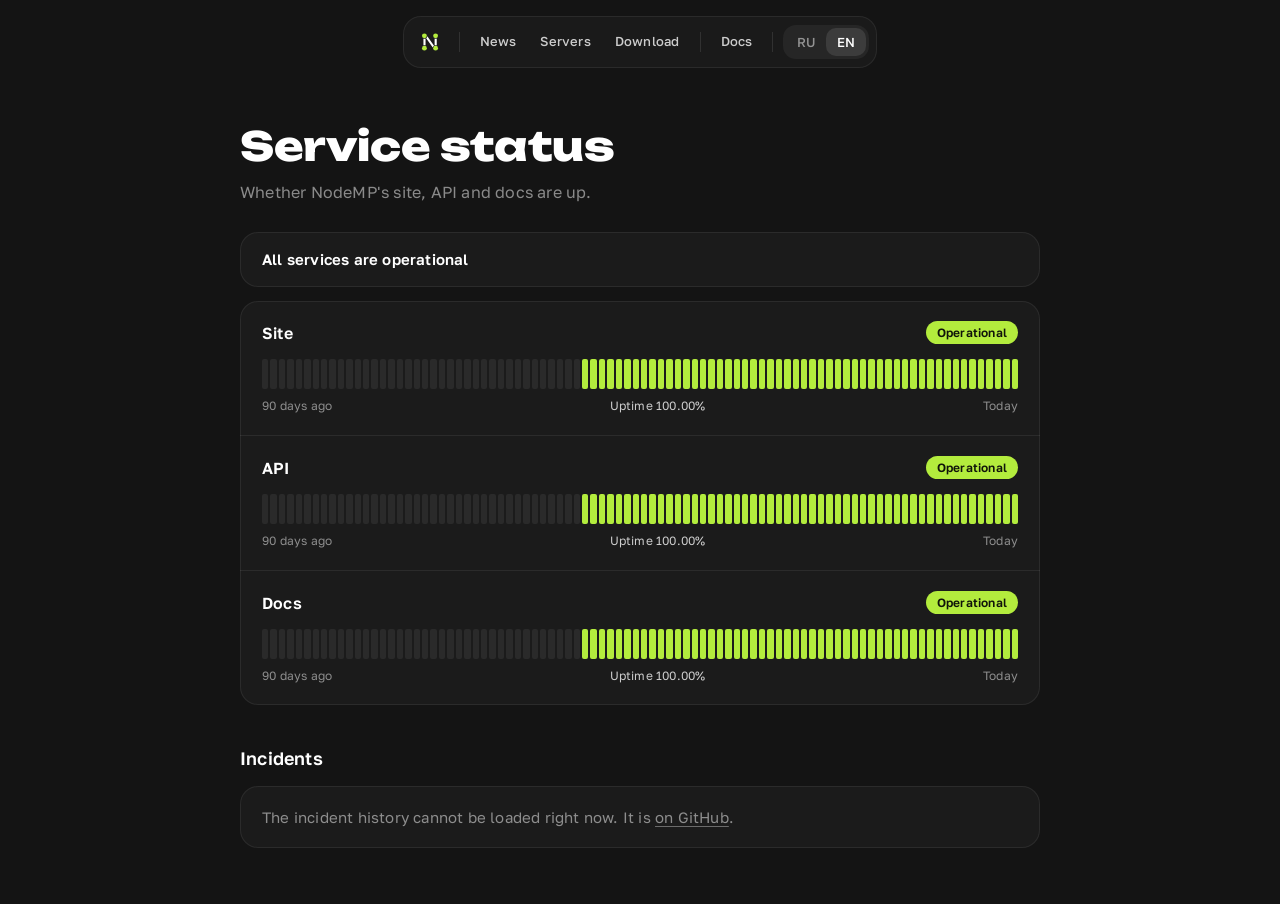
==== commit e96a4765: "Status page in Russian and English RU | EN in the bar as on the site; ?lang=, then the last choice, " ====
--- a/index.html
+++ b/index.html
@@ -16,32 +16,38 @@
 <body>
   <header class="top">
     <nav class="site-bar" aria-label="NodeMP">
-      <a class="bar-logo" href="https://nodemp.com/ru" aria-label="nodemp.com"><img src="/web/mark.svg" width="22" height="22" alt=""></a>
+      <a class="bar-logo" data-site="" href="https://nodemp.com/ru" aria-label="nodemp.com"><img src="/web/mark.svg" width="22" height="22" alt=""></a>
       <span class="bar-div" aria-hidden="true"></span>
-      <a class="wide" href="https://nodemp.com/ru/news">Новости</a>
-      <a href="https://nodemp.com/ru/servers">Серверы</a>
-      <a class="wide" href="https://nodemp.com/ru/download">Скачать</a>
+      <a class="wide" data-site="/news" data-t="news" href="https://nodemp.com/ru/news">Новости</a>
+      <a data-site="/servers" data-t="servers" href="https://nodemp.com/ru/servers">Серверы</a>
+      <a class="wide" data-site="/download" data-t="download" href="https://nodemp.com/ru/download">Скачать</a>
       <span class="bar-div" aria-hidden="true"></span>
-      <a href="https://docs.nodemp.com/ru/">Документация</a>
+      <a data-docs data-t="docs" href="https://docs.nodemp.com/ru/">Документация</a>
+      <span class="bar-div" aria-hidden="true"></span>
+      <div class="lang" role="group" aria-label="Язык" data-t-label="language">
+        <span class="lang-pill" aria-hidden="true"></span>
+        <button type="button" data-lang="ru" aria-pressed="true">RU</button>
+        <button type="button" data-lang="en" aria-pressed="false">EN</button>
+      </div>
     </nav>
   </header>
 
   <main class="wrap">
-    <h1>Статус сервисов</h1>
-    <p class="lede">Работают ли сайт, API и документация NodeMP.</p>
+    <h1 data-t="title">Статус сервисов</h1>
+    <p class="lede" data-t="lede">Работают ли сайт, API и документация NodeMP.</p>
 
     <p class="summary" id="summary" aria-live="polite">Загрузка…</p>
 
-    <section aria-label="Сервисы">
+    <section aria-label="Сервисы" data-t-label="services">
       <ul class="card services" id="services"></ul>
     </section>
 
     <section aria-labelledby="incidents-title">
-      <h2 id="incidents-title">Сбои</h2>
+      <h2 id="incidents-title" data-t="incidents">Сбои</h2>
       <div class="card incidents" id="incidents"><p class="muted">Загрузка…</p></div>
     </section>
 
-    <noscript><p class="muted">Странице нужен JavaScript. Данные проверок лежат в репозитории <a href="https://github.com/NodeMP-BeamNG/status">NodeMP-BeamNG/status</a>.</p></noscript>
+    <noscript><p class="muted">Странице нужен JavaScript. This page needs JavaScript. <a href="https://github.com/NodeMP-BeamNG/status">NodeMP-BeamNG/status</a></p></noscript>
   </main>
 </body>
 </html>
--- a/web/status.css
+++ b/web/status.css
@@ -54,8 +54,14 @@
 .site-bar a:hover { background: rgb(255 255 255 / 0.05); color: var(--fg); }
 .site-bar .bar-logo { padding: 0 8px; }
 .bar-div { width: 1px; height: 20px; margin: 0 6px; flex: none; background: rgb(255 255 255 / 0.1); }
+/* RU | EN as on the site: a sliding lifted pill under the current one. */
+.lang { position: relative; display: inline-flex; flex: none; padding: 3px; border-radius: 13px; background: rgb(255 255 255 / 0.05); }
+.lang-pill { position: absolute; top: 3px; left: 3px; width: 40px; height: 28px; border-radius: 10px; background: rgb(255 255 255 / 0.1); transition: transform 0.2s; }
+.lang[data-current="en"] .lang-pill { transform: translateX(40px); }
+.lang button { position: relative; width: 40px; height: 28px; padding: 0; border: 0; border-radius: 10px; background: none; color: var(--fg-muted); font: 500 13px/1 "Golos Text", system-ui, sans-serif; cursor: pointer; transition: color 0.2s; }
+.lang button:hover, .lang button[aria-pressed="true"] { color: var(--fg); }
 @media (max-width: 480px) {
-  .site-bar .wide { display: none; }
+  .site-bar .wide, .site-bar .wide + .bar-div { display: none; }
 }
 
 main { flex: 1; padding-top: 56px; padding-bottom: 56px; }
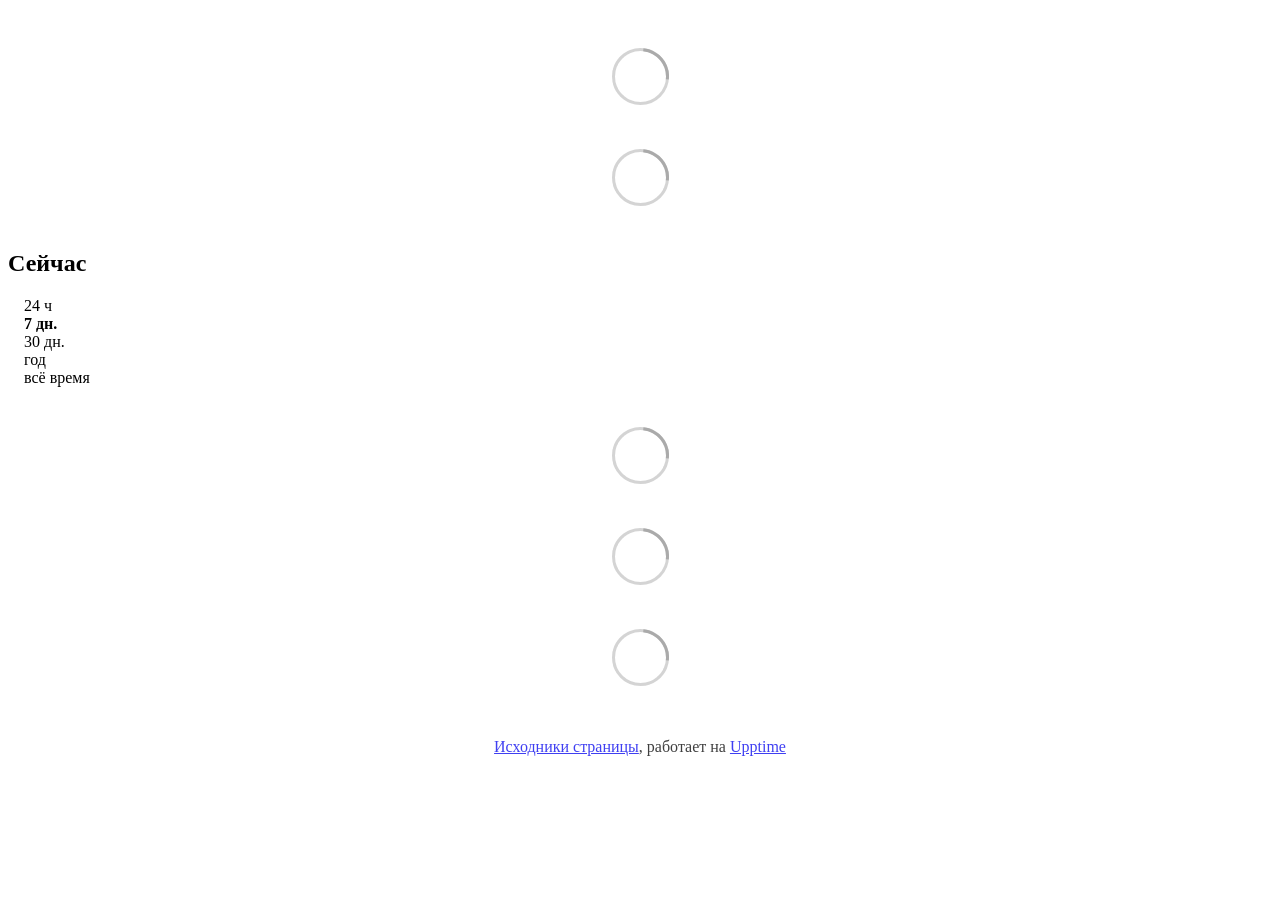
==== commit 21cd8e49: "deploy: f1aec91c033db19e47356b729a0d08c2fddb3dd6" ====
--- a/index.html
+++ b/index.html
@@ -1,53 +1,26 @@
-<!doctype html>
-<html lang="ru">
-<head>
-  <meta charset="utf-8">
-  <meta name="viewport" content="width=device-width, initial-scale=1">
-  <meta name="color-scheme" content="dark">
-  <meta name="description" content="Работают ли сайт, API и документация NodeMP.">
-  <title>Статус сервисов · NodeMP</title>
-  <link rel="icon" href="/favicon.ico" sizes="any">
-  <link rel="icon" href="/web/mark.svg" type="image/svg+xml">
-  <link rel="preload" href="/web/fonts/golos-text-cyrillic.woff2" as="font" type="font/woff2" crossorigin>
-  <link rel="preload" href="/web/fonts/unbounded-800-cyrillic.woff2" as="font" type="font/woff2" crossorigin>
-  <link rel="stylesheet" href="/web/status.css">
-  <script src="/web/status.js" defer></script>
-</head>
-<body>
-  <header class="top">
-    <nav class="site-bar" aria-label="NodeMP">
-      <a class="bar-logo" data-site="" href="https://nodemp.com/ru" aria-label="nodemp.com"><img src="/web/mark.svg" width="22" height="22" alt=""></a>
-      <span class="bar-div" aria-hidden="true"></span>
-      <a class="wide" data-site="/news" data-t="news" href="https://nodemp.com/ru/news">Новости</a>
-      <a data-site="/servers" data-t="servers" href="https://nodemp.com/ru/servers">Серверы</a>
-      <a class="wide" data-site="/download" data-t="download" href="https://nodemp.com/ru/download">Скачать</a>
-      <span class="bar-div" aria-hidden="true"></span>
-      <a data-docs data-t="docs" href="https://docs.nodemp.com/ru/">Документация</a>
-      <span class="bar-div" aria-hidden="true"></span>
-      <div class="lang" role="group" aria-label="Язык" data-t-label="language">
-        <span class="lang-pill" aria-hidden="true"></span>
-        <button type="button" data-lang="ru" aria-pressed="true">RU</button>
-        <button type="button" data-lang="en" aria-pressed="false">EN</button>
-      </div>
-    </nav>
-  </header>
-
-  <main class="wrap">
-    <h1 data-t="title">Статус сервисов</h1>
-    <p class="lede" data-t="lede">Работают ли сайт, API и документация NodeMP.</p>
-
-    <p class="summary" id="summary" aria-live="polite">Загрузка…</p>
-
-    <section aria-label="Сервисы" data-t-label="services">
-      <ul class="card services" id="services"></ul>
-    </section>
-
-    <section aria-labelledby="incidents-title">
-      <h2 id="incidents-title" data-t="incidents">Сбои</h2>
-      <div class="card incidents" id="incidents"><p class="muted">Загрузка…</p></div>
-    </section>
-
-    <noscript><p class="muted">Странице нужен JavaScript. This page needs JavaScript. <a href="https://github.com/NodeMP-BeamNG/status">NodeMP-BeamNG/status</a></p></noscript>
-  </main>
-</body>
-</html>
+<!DOCTYPE html> <html lang=en> <head> <meta charset=utf-8> <meta content="width=device-width,initial-scale=1" name=viewport> <meta content=#333333 name=theme-color> <base href=/ > <link href=manifest.json rel=manifest crossorigin=use-credentials> <script>__SAPPER__={baseUrl:"",preloaded:[void 0,{}]};if('serviceWorker' in navigator)navigator.serviceWorker.register('/service-worker.js');(function(){try{eval("async function x(){}");var main="/client/client.813e8cd8.js"}catch(e){main="/client/legacy/client.ba132466.js"};var s=document.createElement("script");try{new Function("if(0)import('')")();s.src=main;s.type="module";s.crossOrigin="use-credentials";}catch(e){s.src="/client/shimport@2.0.5.js";s.setAttribute("data-main",main);}document.head.appendChild(s);}());</script> <link href=client/client-31a52aa5.css rel=stylesheet><link href=client/createOctokit-a85f76c7.css rel=stylesheet><link href=client/index-b0b6455a.css rel=stylesheet> <title>NodeMP</title> <script>// If `prefers-color-scheme` is not supported, fall back to light mode.
+      // In this case, light.css will be downloaded with `highest` priority.
+      if (typeof window !== "undefined" && typeof document !== "undefined" && "matchMedia" in window && window.matchMedia('(prefers-color-scheme: dark)').media === 'not all') {
+        document.documentElement.style.display = 'none';
+        document.head.insertAdjacentHTML(
+          'beforeend',
+          '<link rel="stylesheet" href={`${config.path}/themes/light.css`} onload="document.documentElement.style.display = \'\'">',
+        );
+      } </script> <link href=https://status.nodemp.com/themes/light.css rel=stylesheet media=(prefers-color-scheme:light)> <link href=https://status.nodemp.com/themes/dark.css rel=stylesheet media=(prefers-color-scheme:dark)><link href=https://status.nodemp.com/global.css rel=stylesheet><link href=https://raw.githubusercontent.com/upptime/upptime/master/assets/upptime-icon.svg rel=icon type=image/svg><link href=/logo-192.png rel=icon type=image/png> <link href=/client/client.813e8cd8.js rel=modulepreload as=script crossorigin=use-credentials><link href=/client/client-31a52aa5.css rel=preload as=style><link href=/client/index.511f92a9.js rel=modulepreload as=script crossorigin=use-credentials><link href=/client/createOctokit.19d8d4fd.js rel=modulepreload as=script crossorigin=use-credentials><link href=/client/inject_styles.803b7e80.js rel=modulepreload as=script crossorigin=use-credentials><link href=/client/createOctokit-a85f76c7.css rel=preload as=style><link href=/client/index-b0b6455a.css rel=preload as=style></head> <body> <div id=sapper> <nav class=svelte-a08hsz><div class="svelte-a08hsz container"> <ul class=svelte-a08hsz> </ul></div> </nav> <main class=container> <header class=svelte-ngkazm> </header> <section class=svelte-8lnl4f><div class="svelte-68jxue loading"><svg class=svelte-68jxue height=38 stroke=#aaa width=38 xmlns=http://www.w3.org/2000/svg><g fill=none fill-rule=evenodd><g stroke-width=2 transform="translate(1 1)"><circle cx=18 cy=18 r=18 stroke-opacity=.5></circle><path d="M36 18c0-9.94-8.06-18-18-18"><animateTransform attributeName=transform dur=1s from="0 18 18" repeatCount=indefinite to="360 18 18" type=rotate></animateTransform></path></g></g></svg></div> </section> <section class=svelte-8lnl4f><div class="svelte-68jxue loading"><svg class=svelte-68jxue height=38 stroke=#aaa width=38 xmlns=http://www.w3.org/2000/svg><g fill=none fill-rule=evenodd><g stroke-width=2 transform="translate(1 1)"><circle cx=18 cy=18 r=18 stroke-opacity=.5></circle><path d="M36 18c0-9.94-8.06-18-18-18"><animateTransform attributeName=transform dur=1s from="0 18 18" repeatCount=indefinite to="360 18 18" type=rotate></animateTransform></path></g></g></svg></div> </section> <div class="svelte-fqsq6s f changed"><h2>Сейчас</h2> <form class="svelte-fqsq6s f r"><div><input class=svelte-fqsq6s id=data_day name=d type=radio value=day><label class=svelte-fqsq6s for=data_day>24 ч</label></div> <div><input class=svelte-fqsq6s id=data_week name=d type=radio value=week checked><label class=svelte-fqsq6s for=data_week>7 дн.</label></div> <div><input class=svelte-fqsq6s id=data_month name=d type=radio value=month><label class=svelte-fqsq6s for=data_month>30 дн.</label></div> <div><input class=svelte-fqsq6s id=data_year name=d type=radio value=year><label class=svelte-fqsq6s for=data_year>год</label></div> <div><input class=svelte-fqsq6s id=data_all name=d type=radio value=all><label class=svelte-fqsq6s for=data_all>всё время</label></div></form></div> <section class="svelte-fqsq6s live-status"><div class="svelte-68jxue loading"><svg class=svelte-68jxue height=38 stroke=#aaa width=38 xmlns=http://www.w3.org/2000/svg><g fill=none fill-rule=evenodd><g stroke-width=2 transform="translate(1 1)"><circle cx=18 cy=18 r=18 stroke-opacity=.5></circle><path d="M36 18c0-9.94-8.06-18-18-18"><animateTransform attributeName=transform dur=1s from="0 18 18" repeatCount=indefinite to="360 18 18" type=rotate></animateTransform></path></g></g></svg></div> </section> <section><div class="svelte-68jxue loading"><svg class=svelte-68jxue height=38 stroke=#aaa width=38 xmlns=http://www.w3.org/2000/svg><g fill=none fill-rule=evenodd><g stroke-width=2 transform="translate(1 1)"><circle cx=18 cy=18 r=18 stroke-opacity=.5></circle><path d="M36 18c0-9.94-8.06-18-18-18"><animateTransform attributeName=transform dur=1s from="0 18 18" repeatCount=indefinite to="360 18 18" type=rotate></animateTransform></path></g></g></svg></div> </section> <section><div class="svelte-68jxue loading"><svg class=svelte-68jxue height=38 stroke=#aaa width=38 xmlns=http://www.w3.org/2000/svg><g fill=none fill-rule=evenodd><g stroke-width=2 transform="translate(1 1)"><circle cx=18 cy=18 r=18 stroke-opacity=.5></circle><path d="M36 18c0-9.94-8.06-18-18-18"><animateTransform attributeName=transform dur=1s from="0 18 18" repeatCount=indefinite to="360 18 18" type=rotate></animateTransform></path></g></g></svg></div></section></main> <footer class=svelte-jbr799><p><a href=https://github.com/NodeMP-BeamNG/status>Исходники страницы</a>, работает на <a href=https://upptime.js.org>Upptime</a></p> </footer></div> <script> try {
+        if (typeof window !== "undefined" && window.navigator && navigator.serviceWorker) {
+          navigator.serviceWorker.getRegistrations().then(function (registrations) {
+            for (let registration of registrations) {
+              registration.unregister();
+            }
+          });
+        }
+        if (typeof window !== "undefined" && "caches" in window) {
+          caches.keys().then(function (keyList) {
+            return Promise.all(
+              keyList.map(function (key) {
+                return caches.delete(key);
+              })
+            );
+          });
+        }
+      } catch (error) {} </script> 
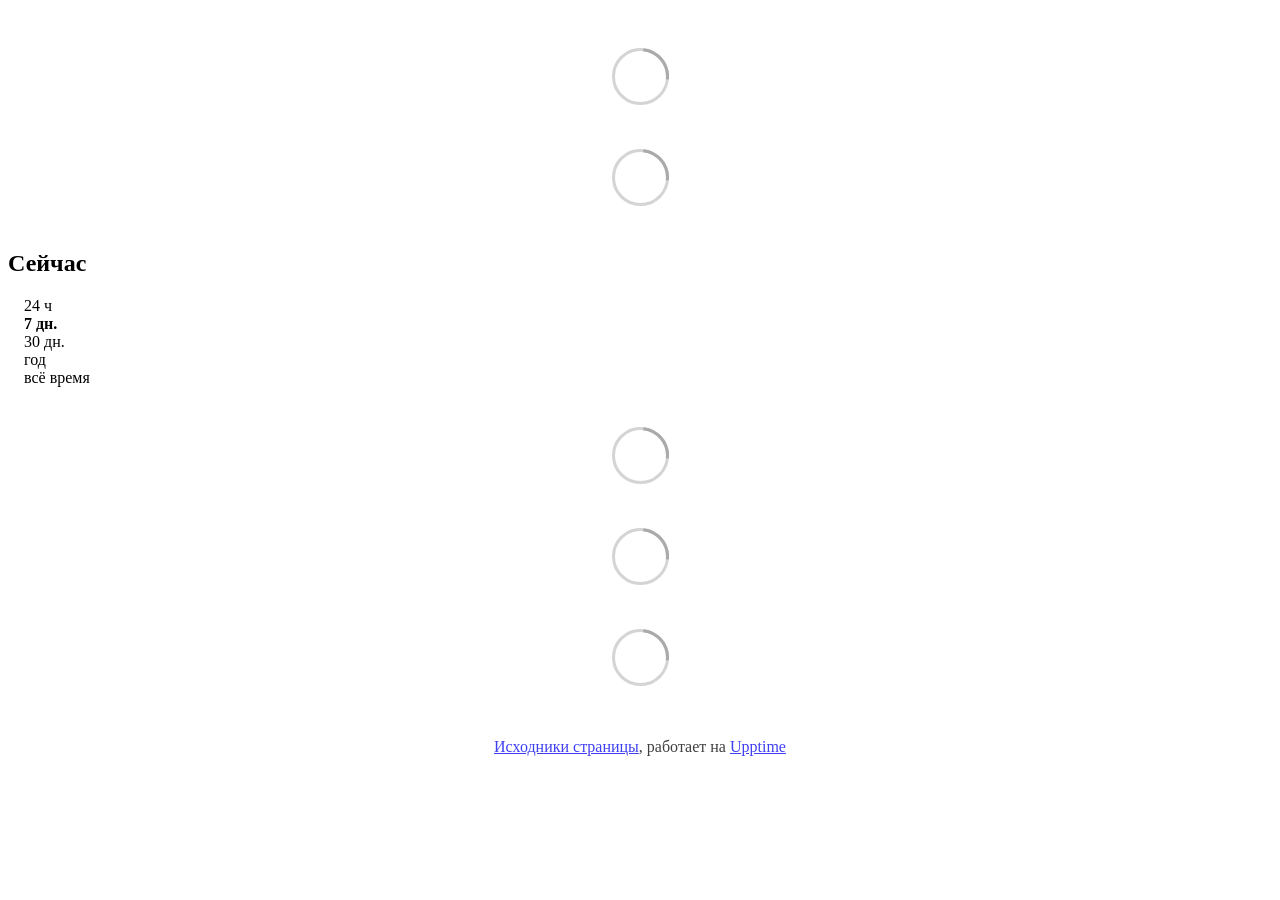
==== commit efd0c179: "deploy: 9ff975787a3f7c6ab2ff626b40be121eddff8f96" ====
--- a/index.html
+++ b/index.html
@@ -1,4 +1,4 @@
-<!DOCTYPE html> <html lang=en> <head> <meta charset=utf-8> <meta content="width=device-width,initial-scale=1" name=viewport> <meta content=#333333 name=theme-color> <base href=/ > <link href=manifest.json rel=manifest crossorigin=use-credentials> <script>__SAPPER__={baseUrl:"",preloaded:[void 0,{}]};if('serviceWorker' in navigator)navigator.serviceWorker.register('/service-worker.js');(function(){try{eval("async function x(){}");var main="/client/client.813e8cd8.js"}catch(e){main="/client/legacy/client.ba132466.js"};var s=document.createElement("script");try{new Function("if(0)import('')")();s.src=main;s.type="module";s.crossOrigin="use-credentials";}catch(e){s.src="/client/shimport@2.0.5.js";s.setAttribute("data-main",main);}document.head.appendChild(s);}());</script> <link href=client/client-31a52aa5.css rel=stylesheet><link href=client/createOctokit-a85f76c7.css rel=stylesheet><link href=client/index-b0b6455a.css rel=stylesheet> <title>NodeMP</title> <script>// If `prefers-color-scheme` is not supported, fall back to light mode.
+<!DOCTYPE html> <html lang=en> <head> <meta charset=utf-8> <meta content="width=device-width,initial-scale=1" name=viewport> <meta content=#333333 name=theme-color> <base href=/ > <link href=manifest.json rel=manifest crossorigin=use-credentials> <script>__SAPPER__={baseUrl:"",preloaded:[void 0,{}]};if('serviceWorker' in navigator)navigator.serviceWorker.register('/service-worker.js');(function(){try{eval("async function x(){}");var main="/client/client.20b06cbd.js"}catch(e){main="/client/legacy/client.a79d5ea3.js"};var s=document.createElement("script");try{new Function("if(0)import('')")();s.src=main;s.type="module";s.crossOrigin="use-credentials";}catch(e){s.src="/client/shimport@2.0.5.js";s.setAttribute("data-main",main);}document.head.appendChild(s);}());</script> <link href=client/client-31a52aa5.css rel=stylesheet><link href=client/createOctokit-a85f76c7.css rel=stylesheet><link href=client/index-b0b6455a.css rel=stylesheet> <title>NodeMP</title> <script>// If `prefers-color-scheme` is not supported, fall back to light mode.
       // In this case, light.css will be downloaded with `highest` priority.
       if (typeof window !== "undefined" && typeof document !== "undefined" && "matchMedia" in window && window.matchMedia('(prefers-color-scheme: dark)').media === 'not all') {
         document.documentElement.style.display = 'none';
@@ -6,7 +6,7 @@
           'beforeend',
           '<link rel="stylesheet" href={`${config.path}/themes/light.css`} onload="document.documentElement.style.display = \'\'">',
         );
-      } </script> <link href=https://status.nodemp.com/themes/light.css rel=stylesheet media=(prefers-color-scheme:light)> <link href=https://status.nodemp.com/themes/dark.css rel=stylesheet media=(prefers-color-scheme:dark)><link href=https://status.nodemp.com/global.css rel=stylesheet><link href=https://raw.githubusercontent.com/upptime/upptime/master/assets/upptime-icon.svg rel=icon type=image/svg><link href=/logo-192.png rel=icon type=image/png> <link href=/client/client.813e8cd8.js rel=modulepreload as=script crossorigin=use-credentials><link href=/client/client-31a52aa5.css rel=preload as=style><link href=/client/index.511f92a9.js rel=modulepreload as=script crossorigin=use-credentials><link href=/client/createOctokit.19d8d4fd.js rel=modulepreload as=script crossorigin=use-credentials><link href=/client/inject_styles.803b7e80.js rel=modulepreload as=script crossorigin=use-credentials><link href=/client/createOctokit-a85f76c7.css rel=preload as=style><link href=/client/index-b0b6455a.css rel=preload as=style></head> <body> <div id=sapper> <nav class=svelte-a08hsz><div class="svelte-a08hsz container"> <ul class=svelte-a08hsz> </ul></div> </nav> <main class=container> <header class=svelte-ngkazm> </header> <section class=svelte-8lnl4f><div class="svelte-68jxue loading"><svg class=svelte-68jxue height=38 stroke=#aaa width=38 xmlns=http://www.w3.org/2000/svg><g fill=none fill-rule=evenodd><g stroke-width=2 transform="translate(1 1)"><circle cx=18 cy=18 r=18 stroke-opacity=.5></circle><path d="M36 18c0-9.94-8.06-18-18-18"><animateTransform attributeName=transform dur=1s from="0 18 18" repeatCount=indefinite to="360 18 18" type=rotate></animateTransform></path></g></g></svg></div> </section> <section class=svelte-8lnl4f><div class="svelte-68jxue loading"><svg class=svelte-68jxue height=38 stroke=#aaa width=38 xmlns=http://www.w3.org/2000/svg><g fill=none fill-rule=evenodd><g stroke-width=2 transform="translate(1 1)"><circle cx=18 cy=18 r=18 stroke-opacity=.5></circle><path d="M36 18c0-9.94-8.06-18-18-18"><animateTransform attributeName=transform dur=1s from="0 18 18" repeatCount=indefinite to="360 18 18" type=rotate></animateTransform></path></g></g></svg></div> </section> <div class="svelte-fqsq6s f changed"><h2>Сейчас</h2> <form class="svelte-fqsq6s f r"><div><input class=svelte-fqsq6s id=data_day name=d type=radio value=day><label class=svelte-fqsq6s for=data_day>24 ч</label></div> <div><input class=svelte-fqsq6s id=data_week name=d type=radio value=week checked><label class=svelte-fqsq6s for=data_week>7 дн.</label></div> <div><input class=svelte-fqsq6s id=data_month name=d type=radio value=month><label class=svelte-fqsq6s for=data_month>30 дн.</label></div> <div><input class=svelte-fqsq6s id=data_year name=d type=radio value=year><label class=svelte-fqsq6s for=data_year>год</label></div> <div><input class=svelte-fqsq6s id=data_all name=d type=radio value=all><label class=svelte-fqsq6s for=data_all>всё время</label></div></form></div> <section class="svelte-fqsq6s live-status"><div class="svelte-68jxue loading"><svg class=svelte-68jxue height=38 stroke=#aaa width=38 xmlns=http://www.w3.org/2000/svg><g fill=none fill-rule=evenodd><g stroke-width=2 transform="translate(1 1)"><circle cx=18 cy=18 r=18 stroke-opacity=.5></circle><path d="M36 18c0-9.94-8.06-18-18-18"><animateTransform attributeName=transform dur=1s from="0 18 18" repeatCount=indefinite to="360 18 18" type=rotate></animateTransform></path></g></g></svg></div> </section> <section><div class="svelte-68jxue loading"><svg class=svelte-68jxue height=38 stroke=#aaa width=38 xmlns=http://www.w3.org/2000/svg><g fill=none fill-rule=evenodd><g stroke-width=2 transform="translate(1 1)"><circle cx=18 cy=18 r=18 stroke-opacity=.5></circle><path d="M36 18c0-9.94-8.06-18-18-18"><animateTransform attributeName=transform dur=1s from="0 18 18" repeatCount=indefinite to="360 18 18" type=rotate></animateTransform></path></g></g></svg></div> </section> <section><div class="svelte-68jxue loading"><svg class=svelte-68jxue height=38 stroke=#aaa width=38 xmlns=http://www.w3.org/2000/svg><g fill=none fill-rule=evenodd><g stroke-width=2 transform="translate(1 1)"><circle cx=18 cy=18 r=18 stroke-opacity=.5></circle><path d="M36 18c0-9.94-8.06-18-18-18"><animateTransform attributeName=transform dur=1s from="0 18 18" repeatCount=indefinite to="360 18 18" type=rotate></animateTransform></path></g></g></svg></div></section></main> <footer class=svelte-jbr799><p><a href=https://github.com/NodeMP-BeamNG/status>Исходники страницы</a>, работает на <a href=https://upptime.js.org>Upptime</a></p> </footer></div> <script> try {
+      } </script> <link href=https://status.nodemp.com/themes/light.css rel=stylesheet media=(prefers-color-scheme:light)> <link href=https://status.nodemp.com/themes/dark.css rel=stylesheet media=(prefers-color-scheme:dark)><link href=https://status.nodemp.com/global.css rel=stylesheet><link href=https://raw.githubusercontent.com/upptime/upptime/master/assets/upptime-icon.svg rel=icon type=image/svg><link href=/logo-192.png rel=icon type=image/png> <link href=/client/client.20b06cbd.js rel=modulepreload as=script crossorigin=use-credentials><link href=/client/client-31a52aa5.css rel=preload as=style><link href=/client/index.23a63a71.js rel=modulepreload as=script crossorigin=use-credentials><link href=/client/createOctokit.0ac31160.js rel=modulepreload as=script crossorigin=use-credentials><link href=/client/inject_styles.803b7e80.js rel=modulepreload as=script crossorigin=use-credentials><link href=/client/createOctokit-a85f76c7.css rel=preload as=style><link href=/client/index-b0b6455a.css rel=preload as=style></head> <body> <div id=sapper> <nav class=svelte-a08hsz><div class="svelte-a08hsz container"> <ul class=svelte-a08hsz> </ul></div> </nav> <main class=container> <header class=svelte-ngkazm> </header> <section class=svelte-8lnl4f><div class="svelte-68jxue loading"><svg class=svelte-68jxue height=38 stroke=#aaa width=38 xmlns=http://www.w3.org/2000/svg><g fill=none fill-rule=evenodd><g stroke-width=2 transform="translate(1 1)"><circle cx=18 cy=18 r=18 stroke-opacity=.5></circle><path d="M36 18c0-9.94-8.06-18-18-18"><animateTransform attributeName=transform dur=1s from="0 18 18" repeatCount=indefinite to="360 18 18" type=rotate></animateTransform></path></g></g></svg></div> </section> <section class=svelte-8lnl4f><div class="svelte-68jxue loading"><svg class=svelte-68jxue height=38 stroke=#aaa width=38 xmlns=http://www.w3.org/2000/svg><g fill=none fill-rule=evenodd><g stroke-width=2 transform="translate(1 1)"><circle cx=18 cy=18 r=18 stroke-opacity=.5></circle><path d="M36 18c0-9.94-8.06-18-18-18"><animateTransform attributeName=transform dur=1s from="0 18 18" repeatCount=indefinite to="360 18 18" type=rotate></animateTransform></path></g></g></svg></div> </section> <div class="svelte-fqsq6s f changed"><h2>Сейчас</h2> <form class="svelte-fqsq6s f r"><div><input class=svelte-fqsq6s id=data_day name=d type=radio value=day><label class=svelte-fqsq6s for=data_day>24 ч</label></div> <div><input class=svelte-fqsq6s id=data_week name=d type=radio value=week checked><label class=svelte-fqsq6s for=data_week>7 дн.</label></div> <div><input class=svelte-fqsq6s id=data_month name=d type=radio value=month><label class=svelte-fqsq6s for=data_month>30 дн.</label></div> <div><input class=svelte-fqsq6s id=data_year name=d type=radio value=year><label class=svelte-fqsq6s for=data_year>год</label></div> <div><input class=svelte-fqsq6s id=data_all name=d type=radio value=all><label class=svelte-fqsq6s for=data_all>всё время</label></div></form></div> <section class="svelte-fqsq6s live-status"><div class="svelte-68jxue loading"><svg class=svelte-68jxue height=38 stroke=#aaa width=38 xmlns=http://www.w3.org/2000/svg><g fill=none fill-rule=evenodd><g stroke-width=2 transform="translate(1 1)"><circle cx=18 cy=18 r=18 stroke-opacity=.5></circle><path d="M36 18c0-9.94-8.06-18-18-18"><animateTransform attributeName=transform dur=1s from="0 18 18" repeatCount=indefinite to="360 18 18" type=rotate></animateTransform></path></g></g></svg></div> </section> <section><div class="svelte-68jxue loading"><svg class=svelte-68jxue height=38 stroke=#aaa width=38 xmlns=http://www.w3.org/2000/svg><g fill=none fill-rule=evenodd><g stroke-width=2 transform="translate(1 1)"><circle cx=18 cy=18 r=18 stroke-opacity=.5></circle><path d="M36 18c0-9.94-8.06-18-18-18"><animateTransform attributeName=transform dur=1s from="0 18 18" repeatCount=indefinite to="360 18 18" type=rotate></animateTransform></path></g></g></svg></div> </section> <section><div class="svelte-68jxue loading"><svg class=svelte-68jxue height=38 stroke=#aaa width=38 xmlns=http://www.w3.org/2000/svg><g fill=none fill-rule=evenodd><g stroke-width=2 transform="translate(1 1)"><circle cx=18 cy=18 r=18 stroke-opacity=.5></circle><path d="M36 18c0-9.94-8.06-18-18-18"><animateTransform attributeName=transform dur=1s from="0 18 18" repeatCount=indefinite to="360 18 18" type=rotate></animateTransform></path></g></g></svg></div></section></main> <footer class=svelte-jbr799><p><a href=https://github.com/NodeMP-BeamNG/status>Исходники страницы</a>, работает на <a href=https://upptime.js.org>Upptime</a></p> </footer></div> <script> try {
         if (typeof window !== "undefined" && window.navigator && navigator.serviceWorker) {
           navigator.serviceWorker.getRegistrations().then(function (registrations) {
             for (let registration of registrations) {
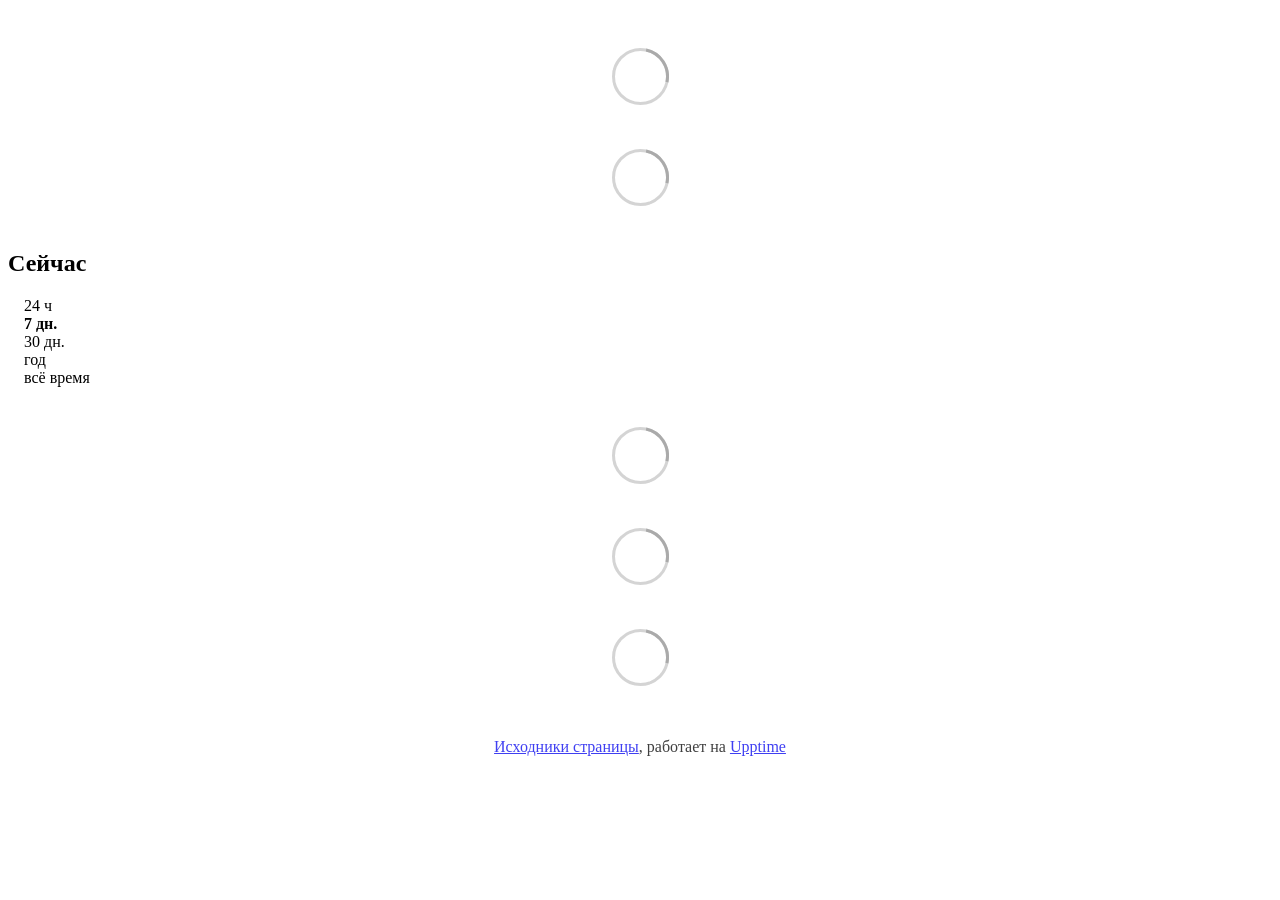
==== commit 8bb25400: "deploy: a631080c40aec9dce1f05d383d0e6e603631c63a" ====
--- a/index.html
+++ b/index.html
@@ -1,4 +1,4 @@
-<!DOCTYPE html> <html lang=en> <head> <meta charset=utf-8> <meta content="width=device-width,initial-scale=1" name=viewport> <meta content=#333333 name=theme-color> <base href=/ > <link href=manifest.json rel=manifest crossorigin=use-credentials> <script>__SAPPER__={baseUrl:"",preloaded:[void 0,{}]};if('serviceWorker' in navigator)navigator.serviceWorker.register('/service-worker.js');(function(){try{eval("async function x(){}");var main="/client/client.20b06cbd.js"}catch(e){main="/client/legacy/client.a79d5ea3.js"};var s=document.createElement("script");try{new Function("if(0)import('')")();s.src=main;s.type="module";s.crossOrigin="use-credentials";}catch(e){s.src="/client/shimport@2.0.5.js";s.setAttribute("data-main",main);}document.head.appendChild(s);}());</script> <link href=client/client-31a52aa5.css rel=stylesheet><link href=client/createOctokit-a85f76c7.css rel=stylesheet><link href=client/index-b0b6455a.css rel=stylesheet> <title>NodeMP</title> <script>// If `prefers-color-scheme` is not supported, fall back to light mode.
+<!DOCTYPE html> <html lang=en> <head> <meta charset=utf-8> <meta content="width=device-width,initial-scale=1" name=viewport> <meta content=#333333 name=theme-color> <base href=/ > <link href=manifest.json rel=manifest crossorigin=use-credentials> <script>__SAPPER__={baseUrl:"",preloaded:[void 0,{}]};if('serviceWorker' in navigator)navigator.serviceWorker.register('/service-worker.js');(function(){try{eval("async function x(){}");var main="/client/client.6ac4ed08.js"}catch(e){main="/client/legacy/client.87c21689.js"};var s=document.createElement("script");try{new Function("if(0)import('')")();s.src=main;s.type="module";s.crossOrigin="use-credentials";}catch(e){s.src="/client/shimport@2.0.5.js";s.setAttribute("data-main",main);}document.head.appendChild(s);}());</script> <link href=client/client-31a52aa5.css rel=stylesheet><link href=client/createOctokit-a85f76c7.css rel=stylesheet><link href=client/index-b0b6455a.css rel=stylesheet> <title>NodeMP</title> <script>// If `prefers-color-scheme` is not supported, fall back to light mode.
       // In this case, light.css will be downloaded with `highest` priority.
       if (typeof window !== "undefined" && typeof document !== "undefined" && "matchMedia" in window && window.matchMedia('(prefers-color-scheme: dark)').media === 'not all') {
         document.documentElement.style.display = 'none';
@@ -6,7 +6,7 @@
           'beforeend',
           '<link rel="stylesheet" href={`${config.path}/themes/light.css`} onload="document.documentElement.style.display = \'\'">',
         );
-      } </script> <link href=https://status.nodemp.com/themes/light.css rel=stylesheet media=(prefers-color-scheme:light)> <link href=https://status.nodemp.com/themes/dark.css rel=stylesheet media=(prefers-color-scheme:dark)><link href=https://status.nodemp.com/global.css rel=stylesheet><link href=https://raw.githubusercontent.com/upptime/upptime/master/assets/upptime-icon.svg rel=icon type=image/svg><link href=/logo-192.png rel=icon type=image/png> <link href=/client/client.20b06cbd.js rel=modulepreload as=script crossorigin=use-credentials><link href=/client/client-31a52aa5.css rel=preload as=style><link href=/client/index.23a63a71.js rel=modulepreload as=script crossorigin=use-credentials><link href=/client/createOctokit.0ac31160.js rel=modulepreload as=script crossorigin=use-credentials><link href=/client/inject_styles.803b7e80.js rel=modulepreload as=script crossorigin=use-credentials><link href=/client/createOctokit-a85f76c7.css rel=preload as=style><link href=/client/index-b0b6455a.css rel=preload as=style></head> <body> <div id=sapper> <nav class=svelte-a08hsz><div class="svelte-a08hsz container"> <ul class=svelte-a08hsz> </ul></div> </nav> <main class=container> <header class=svelte-ngkazm> </header> <section class=svelte-8lnl4f><div class="svelte-68jxue loading"><svg class=svelte-68jxue height=38 stroke=#aaa width=38 xmlns=http://www.w3.org/2000/svg><g fill=none fill-rule=evenodd><g stroke-width=2 transform="translate(1 1)"><circle cx=18 cy=18 r=18 stroke-opacity=.5></circle><path d="M36 18c0-9.94-8.06-18-18-18"><animateTransform attributeName=transform dur=1s from="0 18 18" repeatCount=indefinite to="360 18 18" type=rotate></animateTransform></path></g></g></svg></div> </section> <section class=svelte-8lnl4f><div class="svelte-68jxue loading"><svg class=svelte-68jxue height=38 stroke=#aaa width=38 xmlns=http://www.w3.org/2000/svg><g fill=none fill-rule=evenodd><g stroke-width=2 transform="translate(1 1)"><circle cx=18 cy=18 r=18 stroke-opacity=.5></circle><path d="M36 18c0-9.94-8.06-18-18-18"><animateTransform attributeName=transform dur=1s from="0 18 18" repeatCount=indefinite to="360 18 18" type=rotate></animateTransform></path></g></g></svg></div> </section> <div class="svelte-fqsq6s f changed"><h2>Сейчас</h2> <form class="svelte-fqsq6s f r"><div><input class=svelte-fqsq6s id=data_day name=d type=radio value=day><label class=svelte-fqsq6s for=data_day>24 ч</label></div> <div><input class=svelte-fqsq6s id=data_week name=d type=radio value=week checked><label class=svelte-fqsq6s for=data_week>7 дн.</label></div> <div><input class=svelte-fqsq6s id=data_month name=d type=radio value=month><label class=svelte-fqsq6s for=data_month>30 дн.</label></div> <div><input class=svelte-fqsq6s id=data_year name=d type=radio value=year><label class=svelte-fqsq6s for=data_year>год</label></div> <div><input class=svelte-fqsq6s id=data_all name=d type=radio value=all><label class=svelte-fqsq6s for=data_all>всё время</label></div></form></div> <section class="svelte-fqsq6s live-status"><div class="svelte-68jxue loading"><svg class=svelte-68jxue height=38 stroke=#aaa width=38 xmlns=http://www.w3.org/2000/svg><g fill=none fill-rule=evenodd><g stroke-width=2 transform="translate(1 1)"><circle cx=18 cy=18 r=18 stroke-opacity=.5></circle><path d="M36 18c0-9.94-8.06-18-18-18"><animateTransform attributeName=transform dur=1s from="0 18 18" repeatCount=indefinite to="360 18 18" type=rotate></animateTransform></path></g></g></svg></div> </section> <section><div class="svelte-68jxue loading"><svg class=svelte-68jxue height=38 stroke=#aaa width=38 xmlns=http://www.w3.org/2000/svg><g fill=none fill-rule=evenodd><g stroke-width=2 transform="translate(1 1)"><circle cx=18 cy=18 r=18 stroke-opacity=.5></circle><path d="M36 18c0-9.94-8.06-18-18-18"><animateTransform attributeName=transform dur=1s from="0 18 18" repeatCount=indefinite to="360 18 18" type=rotate></animateTransform></path></g></g></svg></div> </section> <section><div class="svelte-68jxue loading"><svg class=svelte-68jxue height=38 stroke=#aaa width=38 xmlns=http://www.w3.org/2000/svg><g fill=none fill-rule=evenodd><g stroke-width=2 transform="translate(1 1)"><circle cx=18 cy=18 r=18 stroke-opacity=.5></circle><path d="M36 18c0-9.94-8.06-18-18-18"><animateTransform attributeName=transform dur=1s from="0 18 18" repeatCount=indefinite to="360 18 18" type=rotate></animateTransform></path></g></g></svg></div></section></main> <footer class=svelte-jbr799><p><a href=https://github.com/NodeMP-BeamNG/status>Исходники страницы</a>, работает на <a href=https://upptime.js.org>Upptime</a></p> </footer></div> <script> try {
+      } </script> <link href=https://status.nodemp.com/themes/light.css rel=stylesheet media=(prefers-color-scheme:light)> <link href=https://status.nodemp.com/themes/dark.css rel=stylesheet media=(prefers-color-scheme:dark)><link href=https://status.nodemp.com/global.css rel=stylesheet><link href=https://raw.githubusercontent.com/upptime/upptime/master/assets/upptime-icon.svg rel=icon type=image/svg><link href=/logo-192.png rel=icon type=image/png> <link href=/client/client.6ac4ed08.js rel=modulepreload as=script crossorigin=use-credentials><link href=/client/client-31a52aa5.css rel=preload as=style><link href=/client/index.788fb104.js rel=modulepreload as=script crossorigin=use-credentials><link href=/client/createOctokit.9719c70d.js rel=modulepreload as=script crossorigin=use-credentials><link href=/client/inject_styles.803b7e80.js rel=modulepreload as=script crossorigin=use-credentials><link href=/client/createOctokit-a85f76c7.css rel=preload as=style><link href=/client/index-b0b6455a.css rel=preload as=style></head> <body> <div id=sapper> <nav class=svelte-a08hsz><div class="svelte-a08hsz container"> <ul class=svelte-a08hsz> </ul></div> </nav> <main class=container> <header class=svelte-ngkazm> </header> <section class=svelte-8lnl4f><div class="svelte-68jxue loading"><svg class=svelte-68jxue height=38 stroke=#aaa width=38 xmlns=http://www.w3.org/2000/svg><g fill=none fill-rule=evenodd><g stroke-width=2 transform="translate(1 1)"><circle cx=18 cy=18 r=18 stroke-opacity=.5></circle><path d="M36 18c0-9.94-8.06-18-18-18"><animateTransform attributeName=transform dur=1s from="0 18 18" repeatCount=indefinite to="360 18 18" type=rotate></animateTransform></path></g></g></svg></div> </section> <section class=svelte-8lnl4f><div class="svelte-68jxue loading"><svg class=svelte-68jxue height=38 stroke=#aaa width=38 xmlns=http://www.w3.org/2000/svg><g fill=none fill-rule=evenodd><g stroke-width=2 transform="translate(1 1)"><circle cx=18 cy=18 r=18 stroke-opacity=.5></circle><path d="M36 18c0-9.94-8.06-18-18-18"><animateTransform attributeName=transform dur=1s from="0 18 18" repeatCount=indefinite to="360 18 18" type=rotate></animateTransform></path></g></g></svg></div> </section> <div class="svelte-fqsq6s f changed"><h2>Сейчас</h2> <form class="svelte-fqsq6s f r"><div><input class=svelte-fqsq6s id=data_day name=d type=radio value=day><label class=svelte-fqsq6s for=data_day>24 ч</label></div> <div><input class=svelte-fqsq6s id=data_week name=d type=radio value=week checked><label class=svelte-fqsq6s for=data_week>7 дн.</label></div> <div><input class=svelte-fqsq6s id=data_month name=d type=radio value=month><label class=svelte-fqsq6s for=data_month>30 дн.</label></div> <div><input class=svelte-fqsq6s id=data_year name=d type=radio value=year><label class=svelte-fqsq6s for=data_year>год</label></div> <div><input class=svelte-fqsq6s id=data_all name=d type=radio value=all><label class=svelte-fqsq6s for=data_all>всё время</label></div></form></div> <section class="svelte-fqsq6s live-status"><div class="svelte-68jxue loading"><svg class=svelte-68jxue height=38 stroke=#aaa width=38 xmlns=http://www.w3.org/2000/svg><g fill=none fill-rule=evenodd><g stroke-width=2 transform="translate(1 1)"><circle cx=18 cy=18 r=18 stroke-opacity=.5></circle><path d="M36 18c0-9.94-8.06-18-18-18"><animateTransform attributeName=transform dur=1s from="0 18 18" repeatCount=indefinite to="360 18 18" type=rotate></animateTransform></path></g></g></svg></div> </section> <section><div class="svelte-68jxue loading"><svg class=svelte-68jxue height=38 stroke=#aaa width=38 xmlns=http://www.w3.org/2000/svg><g fill=none fill-rule=evenodd><g stroke-width=2 transform="translate(1 1)"><circle cx=18 cy=18 r=18 stroke-opacity=.5></circle><path d="M36 18c0-9.94-8.06-18-18-18"><animateTransform attributeName=transform dur=1s from="0 18 18" repeatCount=indefinite to="360 18 18" type=rotate></animateTransform></path></g></g></svg></div> </section> <section><div class="svelte-68jxue loading"><svg class=svelte-68jxue height=38 stroke=#aaa width=38 xmlns=http://www.w3.org/2000/svg><g fill=none fill-rule=evenodd><g stroke-width=2 transform="translate(1 1)"><circle cx=18 cy=18 r=18 stroke-opacity=.5></circle><path d="M36 18c0-9.94-8.06-18-18-18"><animateTransform attributeName=transform dur=1s from="0 18 18" repeatCount=indefinite to="360 18 18" type=rotate></animateTransform></path></g></g></svg></div></section></main> <footer class=svelte-jbr799><p><a href=https://github.com/NodeMP-BeamNG/status>Исходники страницы</a>, работает на <a href=https://upptime.js.org>Upptime</a></p> </footer></div> <script> try {
         if (typeof window !== "undefined" && window.navigator && navigator.serviceWorker) {
           navigator.serviceWorker.getRegistrations().then(function (registrations) {
             for (let registration of registrations) {
